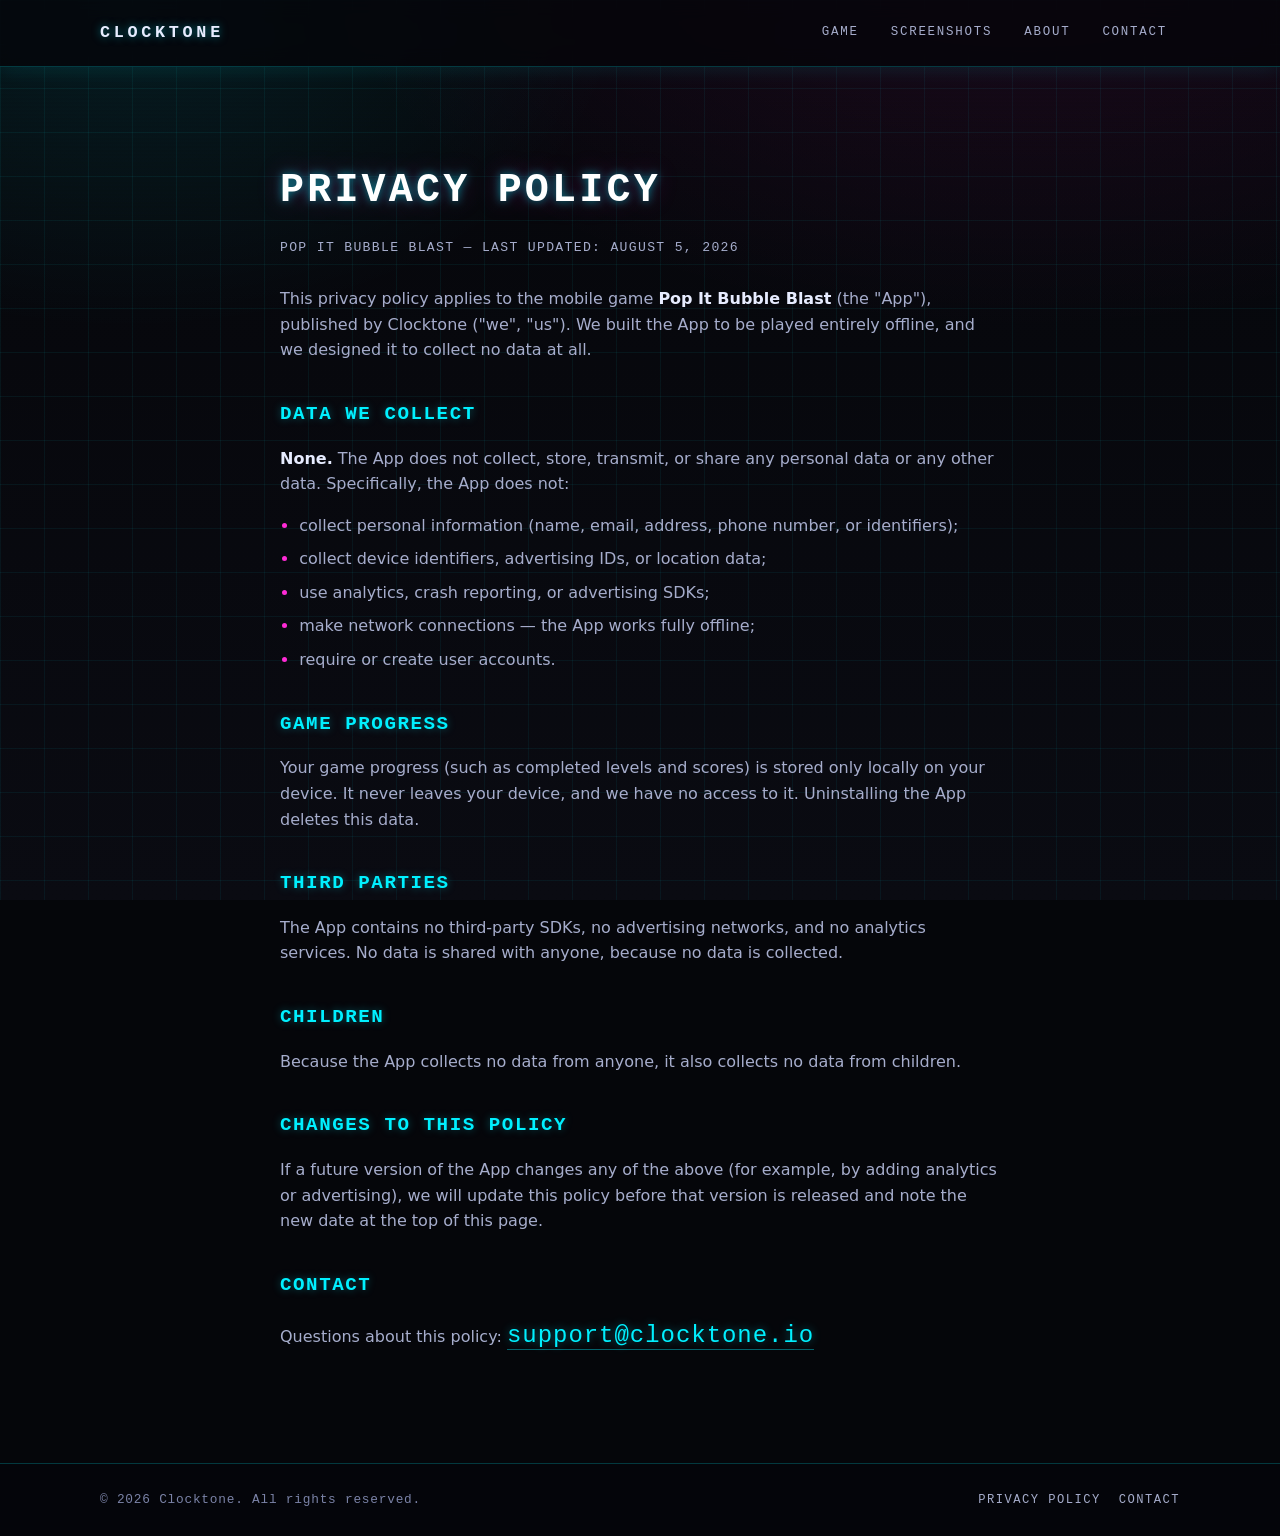
==== privacy.html @ d19b839f "Full website" ====
<!-- Variant: Dark Neon Arcade -->
<!DOCTYPE html>
<html lang="en">
<head>
  <meta charset="utf-8">
  <meta name="viewport" content="width=device-width, initial-scale=1">
  <title>Privacy Policy — Pop It Bubble Blast · Clocktone</title>
  <meta name="description" content="Privacy policy for Pop It Bubble Blast by Clocktone. The game collects no data and works fully offline.">
  <link rel="icon" type="image/png" href="assets/favicon.png">
  <link rel="apple-touch-icon" href="assets/icon-512.png">
  <link rel="canonical" href="privacy.html">
  <meta name="theme-color" content="#05060a">
  <meta property="og:type" content="article">
  <meta property="og:title" content="Privacy Policy — Pop It Bubble Blast · Clocktone">
  <meta property="og:description" content="Pop It Bubble Blast collects no data and works fully offline.">
  <meta property="og:image" content="assets/icon-512.png">
  <meta name="twitter:card" content="summary">
  <link rel="stylesheet" href="style.css">
</head>
<body>
  <a class="skip-link" href="#main">Skip to content</a>

  <header class="site-header">
    <div class="wrap header-inner">
      <a class="brand" href="index.html" aria-label="Clocktone home">
        <span class="brand-name">Clocktone</span>
      </a>
      <nav class="primary-nav" aria-label="Primary">
        <button class="nav-toggle" aria-expanded="false" aria-controls="nav-menu" aria-label="Toggle navigation menu">
          <span class="nav-toggle-bar" aria-hidden="true"></span>
          <span class="nav-toggle-bar" aria-hidden="true"></span>
          <span class="nav-toggle-bar" aria-hidden="true"></span>
        </button>
        <ul class="nav-menu" id="nav-menu">
          <li><a href="index.html#game">Game</a></li>
          <li><a href="index.html#screenshots">Screenshots</a></li>
          <li><a href="index.html#about">About</a></li>
          <li><a href="index.html#contact">Contact</a></li>
        </ul>
      </nav>
    </div>
  </header>

  <main id="main">
    <article class="section legal">
      <div class="wrap wrap-narrow">
        <h1 class="section-title">Privacy Policy</h1>
        <p class="legal-meta">Pop It Bubble Blast — Last updated: August 5, 2026</p>
        <p>This privacy policy applies to the mobile game <strong>Pop It Bubble Blast</strong> (the "App"), published by Clocktone ("we", "us"). We built the App to be played entirely offline, and we designed it to collect no data at all.</p>

        <h2>Data We Collect</h2>
        <p><strong>None.</strong> The App does not collect, store, transmit, or share any personal data or any other data. Specifically, the App does not:</p>
        <ul>
          <li>collect personal information (name, email, address, phone number, or identifiers);</li>
          <li>collect device identifiers, advertising IDs, or location data;</li>
          <li>use analytics, crash reporting, or advertising SDKs;</li>
          <li>make network connections — the App works fully offline;</li>
          <li>require or create user accounts.</li>
        </ul>

        <h2>Game Progress</h2>
        <p>Your game progress (such as completed levels and scores) is stored only locally on your device. It never leaves your device, and we have no access to it. Uninstalling the App deletes this data.</p>

        <h2>Third Parties</h2>
        <p>The App contains no third-party SDKs, no advertising networks, and no analytics services. No data is shared with anyone, because no data is collected.</p>

        <h2>Children</h2>
        <p>Because the App collects no data from anyone, it also collects no data from children.</p>

        <h2>Changes to This Policy</h2>
        <p>If a future version of the App changes any of the above (for example, by adding analytics or advertising), we will update this policy before that version is released and note the new date at the top of this page.</p>

        <h2>Contact</h2>
        <p>Questions about this policy: <a class="email-link" href="mailto:support@clocktone.io">support@clocktone.io</a></p>
      </div>
    </article>
  </main>

  <footer class="site-footer">
    <div class="wrap footer-inner">
      <p class="copyright">© 2026 Clocktone. All rights reserved.</p>
      <nav class="footer-nav" aria-label="Footer">
        <a href="privacy.html">Privacy Policy</a>
        <a href="mailto:support@clocktone.io">Contact</a>
      </nav>
    </div>
  </footer>

  <script>
    (function () {
      var toggle = document.querySelector('.nav-toggle');
      var menu = document.getElementById('nav-menu');
      if (!toggle || !menu) return;
      toggle.addEventListener('click', function () {
        var open = toggle.getAttribute('aria-expanded') === 'true';
        toggle.setAttribute('aria-expanded', String(!open));
        menu.classList.toggle('is-open', !open);
      });
      menu.addEventListener('click', function (e) {
        if (e.target.tagName === 'A') {
          toggle.setAttribute('aria-expanded', 'false');
          menu.classList.remove('is-open');
        }
      });
    })();
  </script>
</body>
</html>
---- style.css ----
/* ============================================================
   Clocktone — Variant v2: Dark Neon Arcade
   Retro-futuristic synthwave / arcade cabinet aesthetic
   ============================================================ */

:root {
  --bg: #05060a;
  --bg-2: #0a0b12;
  --panel: #0d0f1a;
  --panel-2: #10121f;
  --cyan: #00f0ff;
  --magenta: #ff2bd6;
  --purple: #8a5cff;
  --text: #e7ecff;
  --text-dim: #a6adcc;
  --text-faint: #7b83a8;
  --grid-line: rgba(0, 240, 255, 0.06);
  --border: rgba(0, 240, 255, 0.22);
  --border-magenta: rgba(255, 43, 214, 0.35);
  --radius: 14px;
  --wrap: 1120px;
  --mono: ui-monospace, "Courier New", monospace;
}

* { box-sizing: border-box; }

html { scroll-behavior: smooth; }

body {
  margin: 0;
  background-color: var(--bg);
  background-image:
    radial-gradient(1200px 700px at 80% -10%, rgba(255, 43, 214, 0.10), transparent 60%),
    radial-gradient(900px 600px at 10% 0%, rgba(0, 240, 255, 0.10), transparent 55%),
    linear-gradient(var(--grid-line) 1px, transparent 1px),
    linear-gradient(90deg, var(--grid-line) 1px, transparent 1px),
    linear-gradient(180deg, var(--bg) 0%, var(--bg-2) 100%);
  background-size: auto, auto, 44px 44px, 44px 44px, auto;
  background-attachment: fixed;
  color: var(--text);
  font-family: system-ui, -apple-system, "Segoe UI", Roboto, Helvetica, Arial, sans-serif;
  line-height: 1.6;
  -webkit-font-smoothing: antialiased;
}

/* scanline overlay */
body::before {
  content: "";
  position: fixed;
  inset: 0;
  pointer-events: none;
  z-index: 1;
  background: repeating-linear-gradient(
    to bottom,
    rgba(0, 0, 0, 0) 0px,
    rgba(0, 0, 0, 0) 2px,
    rgba(0, 0, 0, 0.18) 3px,
    rgba(0, 0, 0, 0) 4px
  );
  opacity: 0.5;
  mix-blend-mode: overlay;
}

img { max-width: 100%; display: block; }

a { color: var(--cyan); }

.wrap {
  width: 100%;
  max-width: var(--wrap);
  margin-inline: auto;
  padding-inline: 20px;
}
.wrap-narrow { max-width: 760px; }

/* ---- Skip link ---- */
.skip-link {
  position: absolute;
  left: 12px;
  top: -60px;
  z-index: 100;
  background: var(--cyan);
  color: #001014;
  font-family: var(--mono);
  text-transform: uppercase;
  letter-spacing: 0.1em;
  font-weight: 700;
  padding: 10px 16px;
  border-radius: 8px;
  text-decoration: none;
  transition: top 0.2s ease;
}
.skip-link:focus { top: 12px; }

/* ---- Focus states ---- */
:focus-visible {
  outline: 2px solid var(--cyan);
  outline-offset: 3px;
  border-radius: 4px;
}

/* ============================================================
   Header / Nav
   ============================================================ */
.site-header {
  position: sticky;
  top: 0;
  z-index: 50;
  background: rgba(5, 6, 10, 0.82);
  backdrop-filter: blur(10px);
  border-bottom: 1px solid var(--border);
  box-shadow: 0 1px 20px rgba(0, 240, 255, 0.12);
}
.header-inner {
  display: flex;
  align-items: center;
  justify-content: space-between;
  min-height: 66px;
  gap: 16px;
}

.brand {
  display: inline-flex;
  align-items: center;
  gap: 12px;
  text-decoration: none;
  color: var(--text);
}
.brand-mark {
  width: 18px;
  height: 18px;
  border-radius: 3px;
  background: linear-gradient(135deg, var(--cyan), var(--magenta));
  box-shadow: 0 0 12px var(--cyan), 0 0 20px var(--magenta);
  animation: pulseGlow 2.6s ease-in-out infinite;
}
.brand-name {
  font-family: var(--mono);
  font-weight: 700;
  text-transform: uppercase;
  letter-spacing: 0.22em;
  font-size: 1.05rem;
  text-shadow: 0 0 8px rgba(0, 240, 255, 0.5);
}

.primary-nav { display: flex; align-items: center; }

.nav-menu {
  list-style: none;
  display: flex;
  gap: 6px;
  margin: 0;
  padding: 0;
}
.nav-menu a {
  display: inline-block;
  font-family: var(--mono);
  text-transform: uppercase;
  letter-spacing: 0.14em;
  font-size: 0.78rem;
  color: var(--text-dim);
  text-decoration: none;
  padding: 8px 12px;
  border-radius: 8px;
  border: 1px solid transparent;
  transition: color 0.2s, border-color 0.2s, box-shadow 0.2s, background 0.2s;
}
.nav-menu a:hover,
.nav-menu a:focus-visible {
  color: var(--cyan);
  border-color: var(--border);
  box-shadow: 0 0 14px rgba(0, 240, 255, 0.25);
  background: rgba(0, 240, 255, 0.05);
}

.nav-toggle {
  display: none;
  flex-direction: column;
  gap: 5px;
  width: 44px;
  height: 40px;
  align-items: center;
  justify-content: center;
  background: transparent;
  border: 1px solid var(--border);
  border-radius: 8px;
  cursor: pointer;
}
.nav-toggle-bar {
  width: 22px;
  height: 2px;
  background: var(--cyan);
  box-shadow: 0 0 6px var(--cyan);
}

/* ============================================================
   Buttons / links
   ============================================================ */
.store-badge {
  display: inline-flex;
  flex-direction: column;
  justify-content: center;
  text-decoration: none;
  color: var(--text);
  background: linear-gradient(135deg, rgba(0,240,255,0.10), rgba(255,43,214,0.10));
  border: 1px solid var(--cyan);
  border-radius: 12px;
  padding: 12px 26px;
  line-height: 1.2;
  box-shadow: 0 0 16px rgba(0, 240, 255, 0.4), inset 0 0 12px rgba(0, 240, 255, 0.08);
  transition: transform 0.2s, box-shadow 0.2s;
}
.store-badge:hover,
.store-badge:focus-visible {
  transform: translateY(-3px);
  box-shadow: 0 0 26px rgba(0, 240, 255, 0.7), 0 0 40px rgba(255, 43, 214, 0.4);
}
.store-badge-small {
  font-family: var(--mono);
  font-size: 0.66rem;
  text-transform: uppercase;
  letter-spacing: 0.18em;
  color: var(--cyan);
}
.store-badge-big {
  font-family: var(--mono);
  font-weight: 700;
  font-size: 1.15rem;
  text-transform: uppercase;
  letter-spacing: 0.08em;
  text-shadow: 0 0 10px rgba(0, 240, 255, 0.5);
}

.link-secondary {
  font-family: var(--mono);
  text-transform: uppercase;
  letter-spacing: 0.14em;
  font-size: 0.82rem;
  color: var(--magenta);
  text-decoration: none;
  border-bottom: 1px solid transparent;
  padding-bottom: 2px;
  transition: color 0.2s, text-shadow 0.2s, border-color 0.2s;
}
.link-secondary:hover,
.link-secondary:focus-visible {
  color: #ff7ce6;
  border-bottom-color: var(--magenta);
  text-shadow: 0 0 10px rgba(255, 43, 214, 0.6);
}

/* ============================================================
   Hero
   ============================================================ */
.hero { padding: clamp(48px, 8vw, 96px) 0; position: relative; z-index: 2; }
.hero-grid {
  display: grid;
  grid-template-columns: 1.3fr 0.9fr;
  gap: clamp(28px, 5vw, 60px);
  align-items: center;
}

.eyebrow {
  display: inline-flex;
  align-items: center;
  gap: 10px;
  font-family: var(--mono);
  text-transform: uppercase;
  letter-spacing: 0.2em;
  font-size: 0.74rem;
  color: var(--text-dim);
  margin: 0 0 18px;
  padding: 6px 14px;
  border: 1px solid var(--border);
  border-radius: 999px;
  background: rgba(0, 240, 255, 0.04);
}
.pulse-dot {
  width: 9px;
  height: 9px;
  border-radius: 50%;
  background: var(--magenta);
  box-shadow: 0 0 8px var(--magenta), 0 0 14px var(--magenta);
  animation: pulseDot 1.6s ease-in-out infinite;
}

.hero-title {
  font-family: var(--mono);
  text-transform: uppercase;
  letter-spacing: 0.04em;
  font-size: clamp(2.1rem, 6.5vw, 4rem);
  line-height: 1.05;
  margin: 0 0 20px;
  color: #fff;
  text-shadow:
    0 0 8px rgba(0, 240, 255, 0.7),
    0 0 20px rgba(0, 240, 255, 0.5),
    0 0 42px rgba(255, 43, 214, 0.35);
  animation: flicker 6s infinite;
}

.lede {
  font-size: clamp(1rem, 2.4vw, 1.18rem);
  color: var(--text-dim);
  max-width: 44ch;
  margin: 0 0 30px;
}

.hero-actions {
  display: flex;
  align-items: center;
  gap: 22px;
  flex-wrap: wrap;
}

/* game card = arcade cabinet */
.game-card {
  text-align: center;
  background: linear-gradient(180deg, var(--panel), var(--panel-2));
  border: 1px solid var(--border-magenta);
  border-radius: 18px;
  padding: 30px 26px;
  box-shadow:
    0 0 28px rgba(255, 43, 214, 0.22),
    inset 0 0 30px rgba(138, 92, 255, 0.06);
}
.game-icon {
  width: 128px;
  height: 128px;
  margin: 0 auto 18px;
  border-radius: 26px;
  box-shadow: 0 0 24px rgba(0, 240, 255, 0.5);
}
.game-title {
  font-family: var(--mono);
  text-transform: uppercase;
  letter-spacing: 0.08em;
  font-size: 1.25rem;
  margin: 0 0 6px;
  text-shadow: 0 0 10px rgba(0, 240, 255, 0.4);
}
.game-meta {
  font-family: var(--mono);
  font-size: 0.8rem;
  letter-spacing: 0.08em;
  color: var(--text-faint);
  margin: 0 0 16px;
}
.coming-tag {
  display: inline-block;
  font-family: var(--mono);
  text-transform: uppercase;
  letter-spacing: 0.14em;
  font-size: 0.72rem;
  color: var(--magenta);
  border: 1px solid var(--border-magenta);
  border-radius: 999px;
  padding: 6px 14px;
  margin: 0;
  box-shadow: 0 0 14px rgba(255, 43, 214, 0.25);
}

/* ============================================================
   Sections
   ============================================================ */
.section { padding: clamp(48px, 8vw, 92px) 0; position: relative; z-index: 2; }

.section-title {
  font-family: var(--mono);
  text-transform: uppercase;
  letter-spacing: 0.08em;
  font-size: clamp(1.6rem, 4.5vw, 2.5rem);
  margin: 0 0 14px;
  color: #fff;
  text-shadow: 0 0 10px rgba(0, 240, 255, 0.55), 0 0 26px rgba(255, 43, 214, 0.28);
}
.section-lede {
  font-size: clamp(1rem, 2.2vw, 1.12rem);
  color: var(--text-dim);
  max-width: 58ch;
  margin: 0 0 34px;
}

/* ---- Screenshots ---- */
.shots {
  list-style: none;
  margin: 0;
  padding: 6px 4px 20px;
  display: flex;
  gap: 22px;
  overflow-x: auto;
  scroll-snap-type: x mandatory;
  -webkit-overflow-scrolling: touch;
}
.shot { flex: 0 0 auto; scroll-snap-align: center; }
.shot img {
  width: 240px;
  height: auto;
  border-radius: 12px;
  border: 2px solid var(--cyan);
  box-shadow:
    0 0 18px rgba(0, 240, 255, 0.35),
    0 0 36px rgba(255, 43, 214, 0.18);
  transition: transform 0.25s, box-shadow 0.25s;
}
.shot img:hover {
  transform: translateY(-6px) scale(1.02);
  box-shadow:
    0 0 28px rgba(0, 240, 255, 0.6),
    0 0 52px rgba(255, 43, 214, 0.35);
}
.shots-hint {
  font-family: var(--mono);
  text-transform: uppercase;
  letter-spacing: 0.16em;
  font-size: 0.76rem;
  color: var(--text-faint);
  margin: 4px 0 0;
}

/* ---- About / features ---- */
.features {
  list-style: none;
  margin: 0;
  padding: 0;
  display: grid;
  grid-template-columns: repeat(3, 1fr);
  gap: 22px;
}
.feature {
  background: linear-gradient(180deg, var(--panel), var(--panel-2));
  border: 1px solid var(--border);
  border-radius: var(--radius);
  padding: 24px 22px;
  box-shadow: inset 0 0 22px rgba(0, 240, 255, 0.05);
  transition: transform 0.2s, box-shadow 0.2s, border-color 0.2s;
}
.feature:hover {
  transform: translateY(-4px);
  border-color: var(--cyan);
  box-shadow: 0 0 24px rgba(0, 240, 255, 0.3);
}
.feature-title {
  font-family: var(--mono);
  text-transform: uppercase;
  letter-spacing: 0.1em;
  font-size: 1rem;
  margin: 0 0 10px;
  color: var(--cyan);
  text-shadow: 0 0 8px rgba(0, 240, 255, 0.4);
}
.feature p { margin: 0; color: var(--text-dim); }

/* ---- Contact ---- */
.email-link {
  font-family: var(--mono);
  font-size: clamp(1.05rem, 3vw, 1.5rem);
  letter-spacing: 0.04em;
  color: var(--cyan);
  text-decoration: none;
  border-bottom: 1px solid rgba(0, 240, 255, 0.4);
  text-shadow: 0 0 10px rgba(0, 240, 255, 0.4);
  transition: color 0.2s, text-shadow 0.2s;
}
.email-link:hover,
.email-link:focus-visible {
  color: #7cf6ff;
  text-shadow: 0 0 16px rgba(0, 240, 255, 0.7);
}

/* ============================================================
   Legal / privacy article
   ============================================================ */
.legal p { color: var(--text-dim); }
.legal-meta {
  font-family: var(--mono);
  text-transform: uppercase;
  letter-spacing: 0.1em;
  font-size: 0.82rem;
  color: var(--magenta);
  margin: 0 0 28px;
}
.legal h2 {
  font-family: var(--mono);
  text-transform: uppercase;
  letter-spacing: 0.08em;
  font-size: 1.2rem;
  color: var(--cyan);
  margin: 36px 0 12px;
  text-shadow: 0 0 8px rgba(0, 240, 255, 0.35);
}
.legal strong { color: var(--text); }
.legal ul { color: var(--text-dim); padding-left: 1.2em; }
.legal li { margin-bottom: 8px; }
.legal li::marker { color: var(--magenta); }

/* ============================================================
   Footer
   ============================================================ */
.site-footer {
  border-top: 1px solid var(--border);
  background: rgba(5, 6, 10, 0.7);
  position: relative;
  z-index: 2;
  padding: 26px 0;
}
.footer-inner {
  display: flex;
  align-items: center;
  justify-content: space-between;
  gap: 16px;
  flex-wrap: wrap;
}
.copyright {
  font-family: var(--mono);
  font-size: 0.8rem;
  letter-spacing: 0.06em;
  color: var(--text-faint);
  margin: 0;
}
.footer-nav { display: flex; gap: 18px; }
.footer-nav a {
  font-family: var(--mono);
  text-transform: uppercase;
  letter-spacing: 0.12em;
  font-size: 0.76rem;
  color: var(--text-dim);
  text-decoration: none;
  transition: color 0.2s, text-shadow 0.2s;
}
.footer-nav a:hover,
.footer-nav a:focus-visible {
  color: var(--cyan);
  text-shadow: 0 0 10px rgba(0, 240, 255, 0.5);
}

/* ============================================================
   Animations
   ============================================================ */
@keyframes pulseGlow {
  0%, 100% { box-shadow: 0 0 10px var(--cyan), 0 0 16px var(--magenta); }
  50% { box-shadow: 0 0 18px var(--cyan), 0 0 30px var(--magenta); }
}
@keyframes pulseDot {
  0%, 100% { transform: scale(1); opacity: 1; }
  50% { transform: scale(1.4); opacity: 0.6; }
}
@keyframes flicker {
  0%, 19%, 21%, 55%, 57%, 100% { opacity: 1; }
  20%, 56% { opacity: 0.82; }
}

/* ============================================================
   Responsive
   ============================================================ */
@media (max-width: 860px) {
  .hero-grid { grid-template-columns: 1fr; }
  .features { grid-template-columns: 1fr; }

  .nav-toggle { display: inline-flex; }
  .nav-menu {
    position: absolute;
    top: 66px;
    right: 12px;
    left: 12px;
    flex-direction: column;
    gap: 4px;
    padding: 12px;
    background: rgba(8, 9, 16, 0.97);
    border: 1px solid var(--border);
    border-radius: 12px;
    box-shadow: 0 0 26px rgba(0, 240, 255, 0.2);
    display: none;
  }
  .nav-menu.is-open { display: flex; }
  .nav-menu a { display: block; }
}

@media (max-width: 420px) {
  .shot img { width: 200px; }
  .hero-actions { gap: 16px; }
}

/* ============================================================
   Reduced motion
   ============================================================ */
@media (prefers-reduced-motion: reduce) {
  html { scroll-behavior: auto; }
  *, *::before, *::after {
    animation: none !important;
    transition: none !important;
  }
}
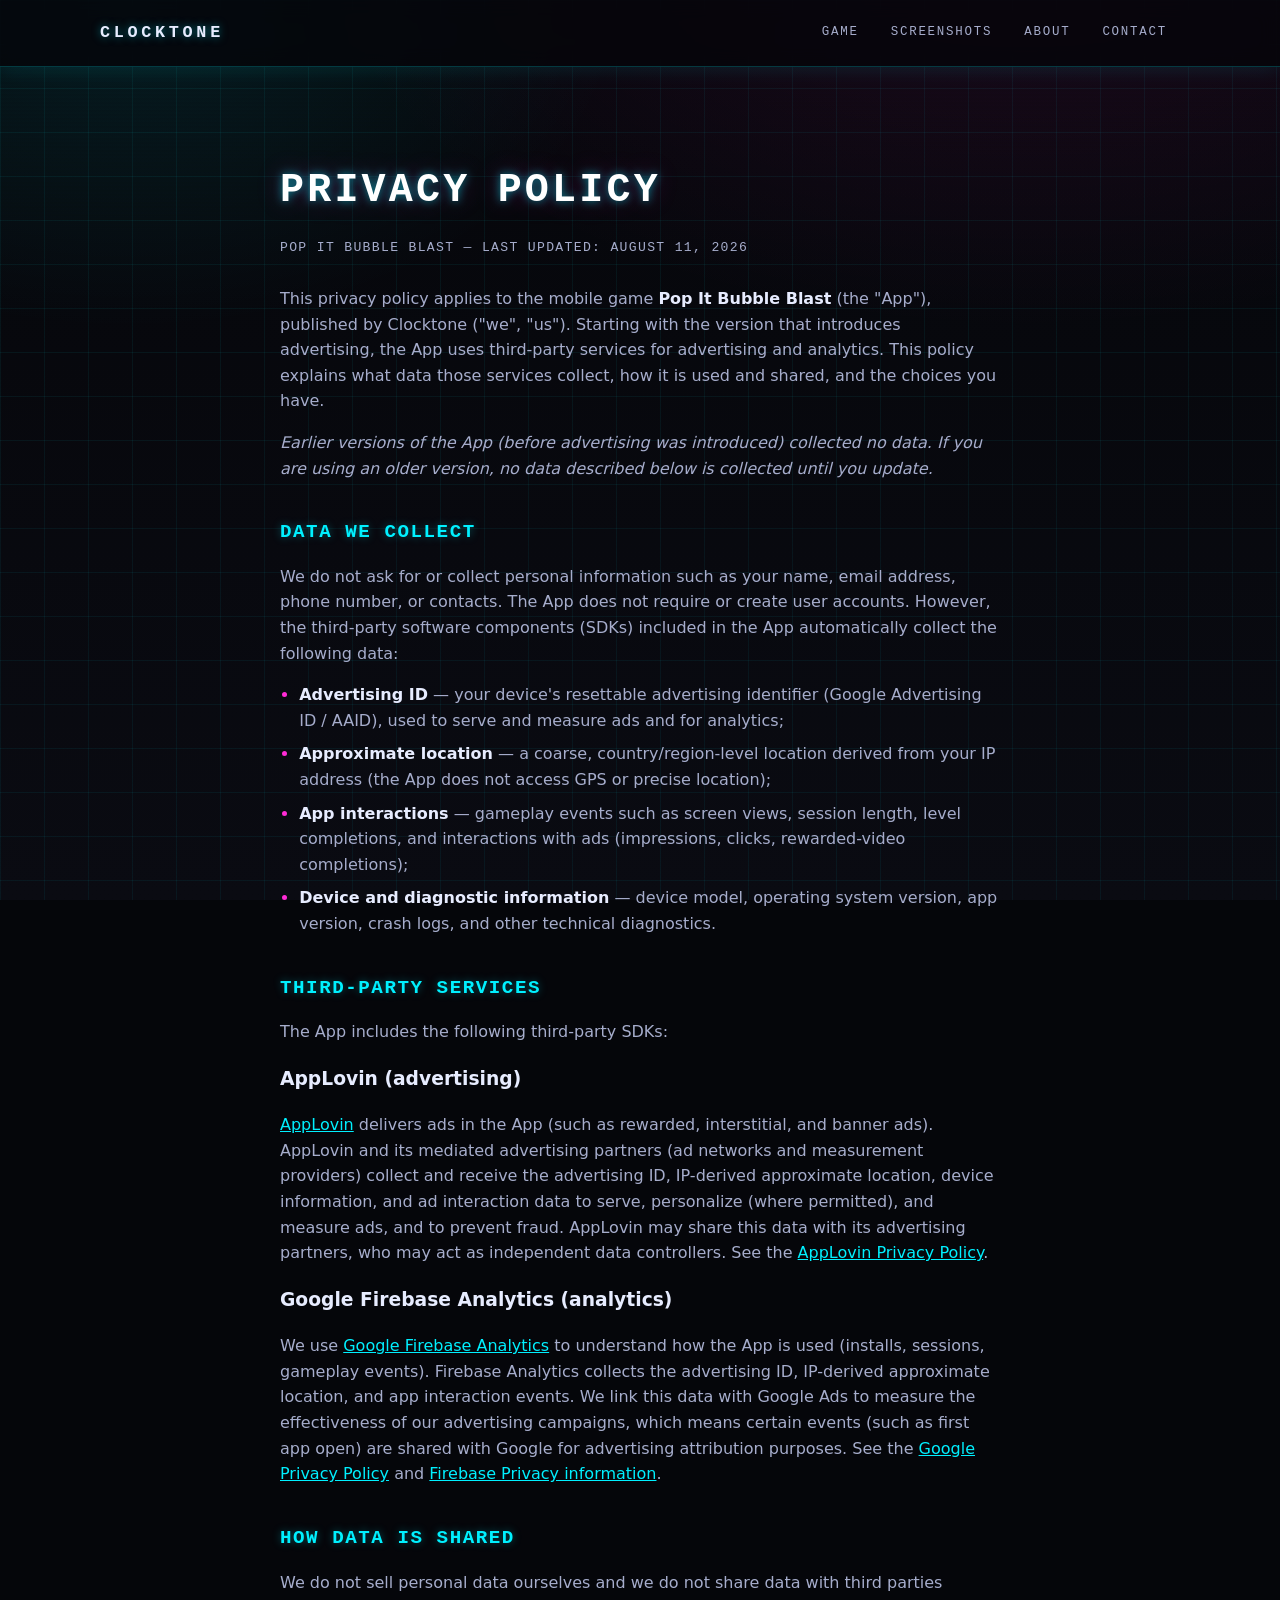
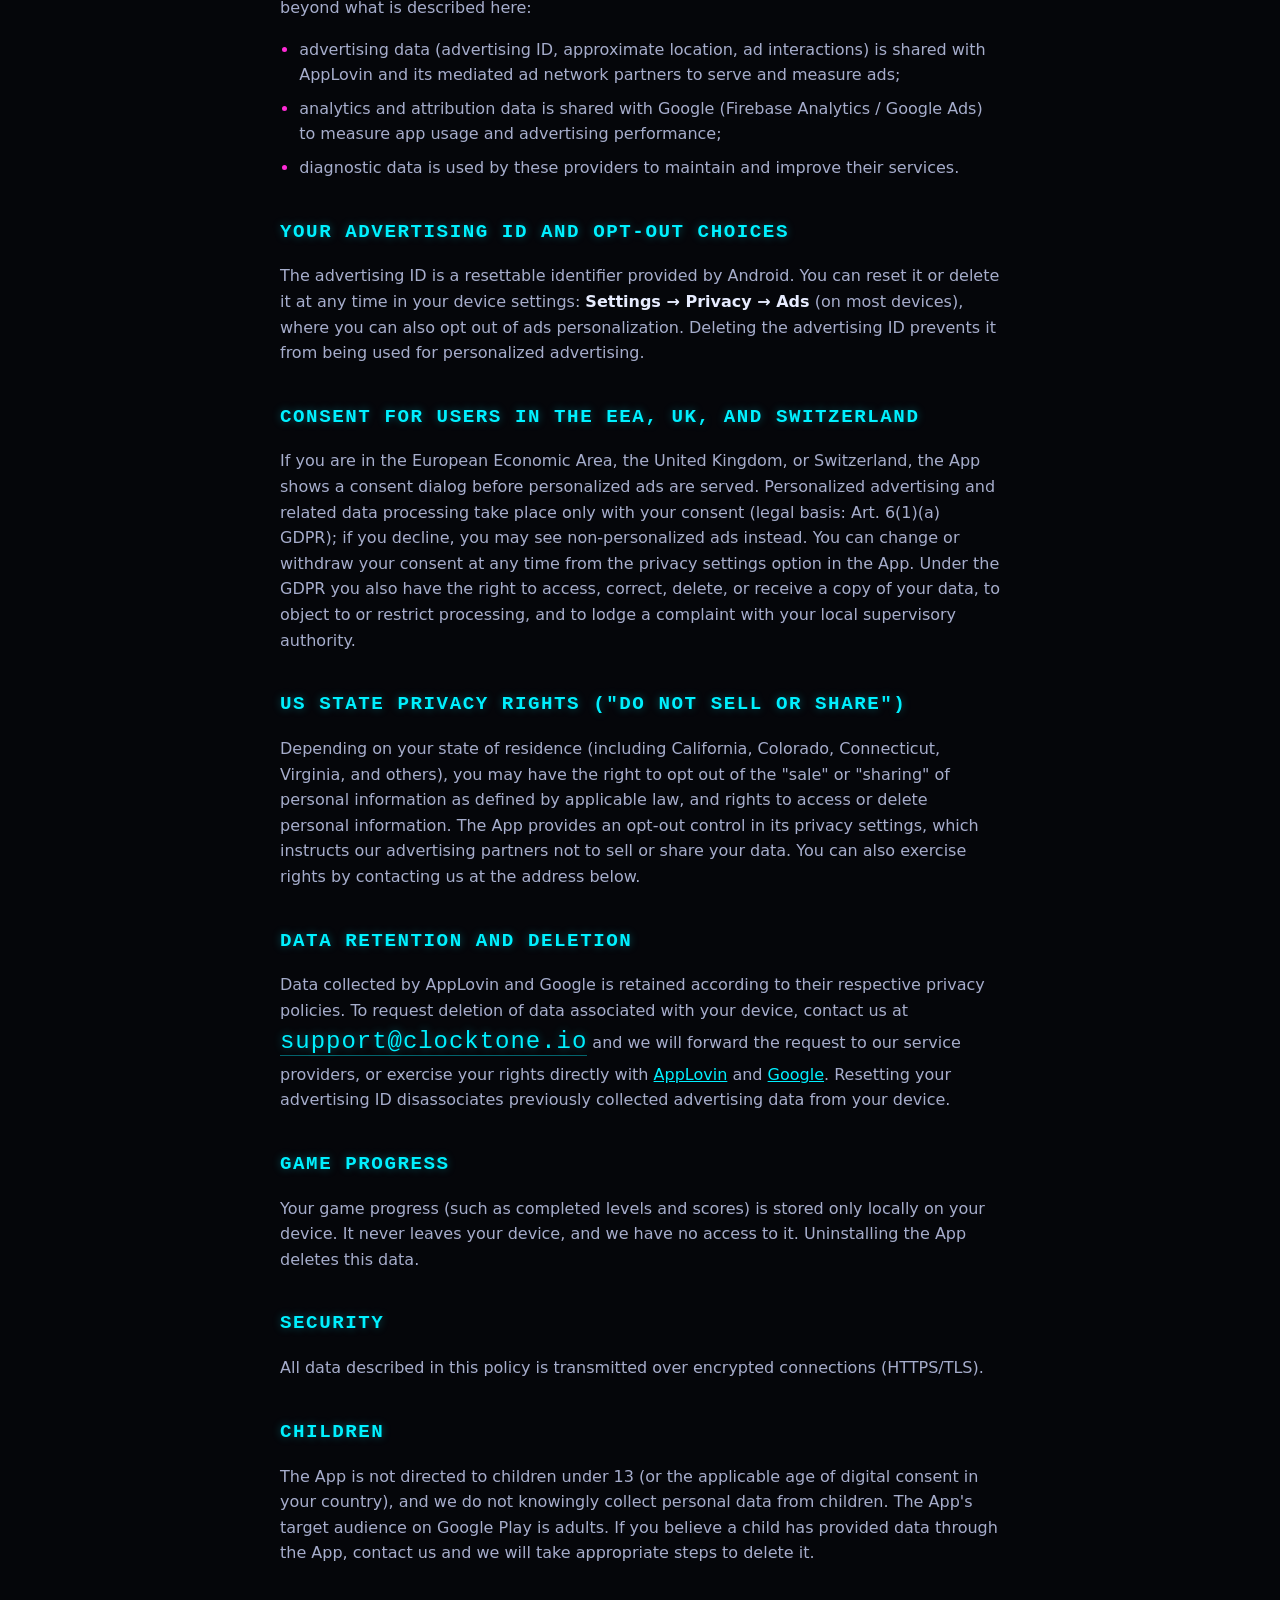
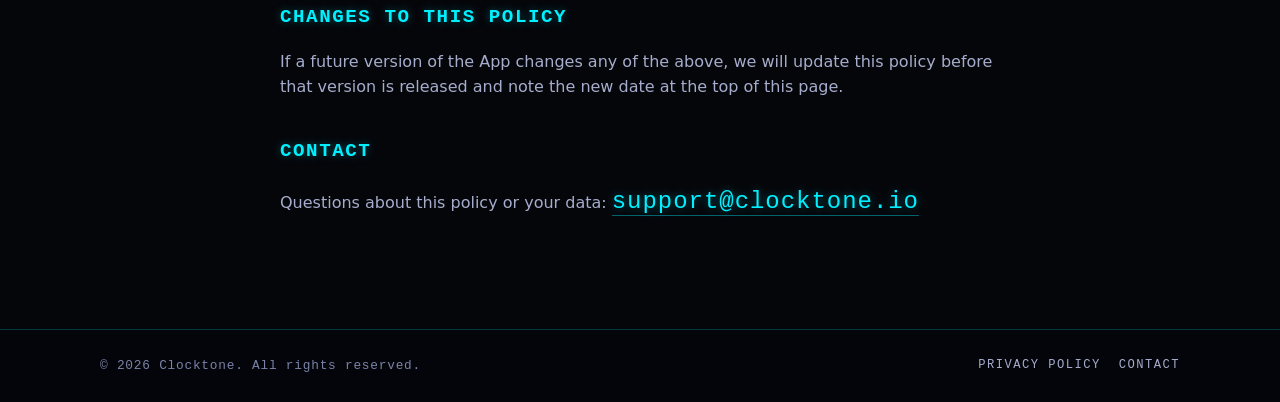
==== commit 8fff345e: "Update" ====
--- a/privacy.html
+++ b/privacy.html
@@ -5,14 +5,14 @@
   <meta charset="utf-8">
   <meta name="viewport" content="width=device-width, initial-scale=1">
   <title>Privacy Policy — Pop It Bubble Blast · Clocktone</title>
-  <meta name="description" content="Privacy policy for Pop It Bubble Blast by Clocktone. The game collects no data and works fully offline.">
+  <meta name="description" content="Privacy policy for Pop It Bubble Blast by Clocktone. Learn what data the game collects for ads and analytics, how it is shared, and your privacy choices.">
   <link rel="icon" type="image/png" href="assets/favicon.png">
   <link rel="apple-touch-icon" href="assets/icon-512.png">
   <link rel="canonical" href="privacy.html">
   <meta name="theme-color" content="#05060a">
   <meta property="og:type" content="article">
   <meta property="og:title" content="Privacy Policy — Pop It Bubble Blast · Clocktone">
-  <meta property="og:description" content="Pop It Bubble Blast collects no data and works fully offline.">
+  <meta property="og:description" content="What data Pop It Bubble Blast collects for ads and analytics, how it is shared, and your privacy choices.">
   <meta property="og:image" content="assets/icon-512.png">
   <meta name="twitter:card" content="summary">
   <link rel="stylesheet" href="style.css">
@@ -45,33 +45,60 @@
     <article class="section legal">
       <div class="wrap wrap-narrow">
         <h1 class="section-title">Privacy Policy</h1>
-        <p class="legal-meta">Pop It Bubble Blast — Last updated: August 5, 2026</p>
-        <p>This privacy policy applies to the mobile game <strong>Pop It Bubble Blast</strong> (the "App"), published by Clocktone ("we", "us"). We built the App to be played entirely offline, and we designed it to collect no data at all.</p>
+        <p class="legal-meta">Pop It Bubble Blast — Last updated: August 11, 2026</p>
+        <p>This privacy policy applies to the mobile game <strong>Pop It Bubble Blast</strong> (the "App"), published by Clocktone ("we", "us"). Starting with the version that introduces advertising, the App uses third-party services for advertising and analytics. This policy explains what data those services collect, how it is used and shared, and the choices you have.</p>
+        <p><em>Earlier versions of the App (before advertising was introduced) collected no data. If you are using an older version, no data described below is collected until you update.</em></p>
 
         <h2>Data We Collect</h2>
-        <p><strong>None.</strong> The App does not collect, store, transmit, or share any personal data or any other data. Specifically, the App does not:</p>
+        <p>We do not ask for or collect personal information such as your name, email address, phone number, or contacts. The App does not require or create user accounts. However, the third-party software components (SDKs) included in the App automatically collect the following data:</p>
         <ul>
-          <li>collect personal information (name, email, address, phone number, or identifiers);</li>
-          <li>collect device identifiers, advertising IDs, or location data;</li>
-          <li>use analytics, crash reporting, or advertising SDKs;</li>
-          <li>make network connections — the App works fully offline;</li>
-          <li>require or create user accounts.</li>
+          <li><strong>Advertising ID</strong> — your device's resettable advertising identifier (Google Advertising ID / AAID), used to serve and measure ads and for analytics;</li>
+          <li><strong>Approximate location</strong> — a coarse, country/region-level location derived from your IP address (the App does not access GPS or precise location);</li>
+          <li><strong>App interactions</strong> — gameplay events such as screen views, session length, level completions, and interactions with ads (impressions, clicks, rewarded-video completions);</li>
+          <li><strong>Device and diagnostic information</strong> — device model, operating system version, app version, crash logs, and other technical diagnostics.</li>
         </ul>
+
+        <h2>Third-Party Services</h2>
+        <p>The App includes the following third-party SDKs:</p>
+        <h3>AppLovin (advertising)</h3>
+        <p><a href="https://www.applovin.com" rel="noopener">AppLovin</a> delivers ads in the App (such as rewarded, interstitial, and banner ads). AppLovin and its mediated advertising partners (ad networks and measurement providers) collect and receive the advertising ID, IP-derived approximate location, device information, and ad interaction data to serve, personalize (where permitted), and measure ads, and to prevent fraud. AppLovin may share this data with its advertising partners, who may act as independent data controllers. See the <a href="https://legal.applovin.com/privacy/" rel="noopener">AppLovin Privacy Policy</a>.</p>
+        <h3>Google Firebase Analytics (analytics)</h3>
+        <p>We use <a href="https://firebase.google.com" rel="noopener">Google Firebase Analytics</a> to understand how the App is used (installs, sessions, gameplay events). Firebase Analytics collects the advertising ID, IP-derived approximate location, and app interaction events. We link this data with Google Ads to measure the effectiveness of our advertising campaigns, which means certain events (such as first app open) are shared with Google for advertising attribution purposes. See the <a href="https://policies.google.com/privacy" rel="noopener">Google Privacy Policy</a> and <a href="https://firebase.google.com/support/privacy" rel="noopener">Firebase Privacy information</a>.</p>
+
+        <h2>How Data Is Shared</h2>
+        <p>We do not sell personal data ourselves and we do not share data with third parties beyond what is described here:</p>
+        <ul>
+          <li>advertising data (advertising ID, approximate location, ad interactions) is shared with AppLovin and its mediated ad network partners to serve and measure ads;</li>
+          <li>analytics and attribution data is shared with Google (Firebase Analytics / Google Ads) to measure app usage and advertising performance;</li>
+          <li>diagnostic data is used by these providers to maintain and improve their services.</li>
+        </ul>
+
+        <h2>Your Advertising ID and Opt-Out Choices</h2>
+        <p>The advertising ID is a resettable identifier provided by Android. You can reset it or delete it at any time in your device settings: <strong>Settings → Privacy → Ads</strong> (on most devices), where you can also opt out of ads personalization. Deleting the advertising ID prevents it from being used for personalized advertising.</p>
+
+        <h2>Consent for Users in the EEA, UK, and Switzerland</h2>
+        <p>If you are in the European Economic Area, the United Kingdom, or Switzerland, the App shows a consent dialog before personalized ads are served. Personalized advertising and related data processing take place only with your consent (legal basis: Art. 6(1)(a) GDPR); if you decline, you may see non-personalized ads instead. You can change or withdraw your consent at any time from the privacy settings option in the App. Under the GDPR you also have the right to access, correct, delete, or receive a copy of your data, to object to or restrict processing, and to lodge a complaint with your local supervisory authority.</p>
+
+        <h2>US State Privacy Rights ("Do Not Sell or Share")</h2>
+        <p>Depending on your state of residence (including California, Colorado, Connecticut, Virginia, and others), you may have the right to opt out of the "sale" or "sharing" of personal information as defined by applicable law, and rights to access or delete personal information. The App provides an opt-out control in its privacy settings, which instructs our advertising partners not to sell or share your data. You can also exercise rights by contacting us at the address below.</p>
+
+        <h2>Data Retention and Deletion</h2>
+        <p>Data collected by AppLovin and Google is retained according to their respective privacy policies. To request deletion of data associated with your device, contact us at <a class="email-link" href="mailto:support@clocktone.io">support@clocktone.io</a> and we will forward the request to our service providers, or exercise your rights directly with <a href="https://legal.applovin.com/privacy/" rel="noopener">AppLovin</a> and <a href="https://policies.google.com/privacy" rel="noopener">Google</a>. Resetting your advertising ID disassociates previously collected advertising data from your device.</p>
 
         <h2>Game Progress</h2>
         <p>Your game progress (such as completed levels and scores) is stored only locally on your device. It never leaves your device, and we have no access to it. Uninstalling the App deletes this data.</p>
 
-        <h2>Third Parties</h2>
-        <p>The App contains no third-party SDKs, no advertising networks, and no analytics services. No data is shared with anyone, because no data is collected.</p>
+        <h2>Security</h2>
+        <p>All data described in this policy is transmitted over encrypted connections (HTTPS/TLS).</p>
 
         <h2>Children</h2>
-        <p>Because the App collects no data from anyone, it also collects no data from children.</p>
+        <p>The App is not directed to children under 13 (or the applicable age of digital consent in your country), and we do not knowingly collect personal data from children. The App's target audience on Google Play is adults. If you believe a child has provided data through the App, contact us and we will take appropriate steps to delete it.</p>
 
         <h2>Changes to This Policy</h2>
-        <p>If a future version of the App changes any of the above (for example, by adding analytics or advertising), we will update this policy before that version is released and note the new date at the top of this page.</p>
+        <p>If a future version of the App changes any of the above, we will update this policy before that version is released and note the new date at the top of this page.</p>
 
         <h2>Contact</h2>
-        <p>Questions about this policy: <a class="email-link" href="mailto:support@clocktone.io">support@clocktone.io</a></p>
+        <p>Questions about this policy or your data: <a class="email-link" href="mailto:support@clocktone.io">support@clocktone.io</a></p>
       </div>
     </article>
   </main>
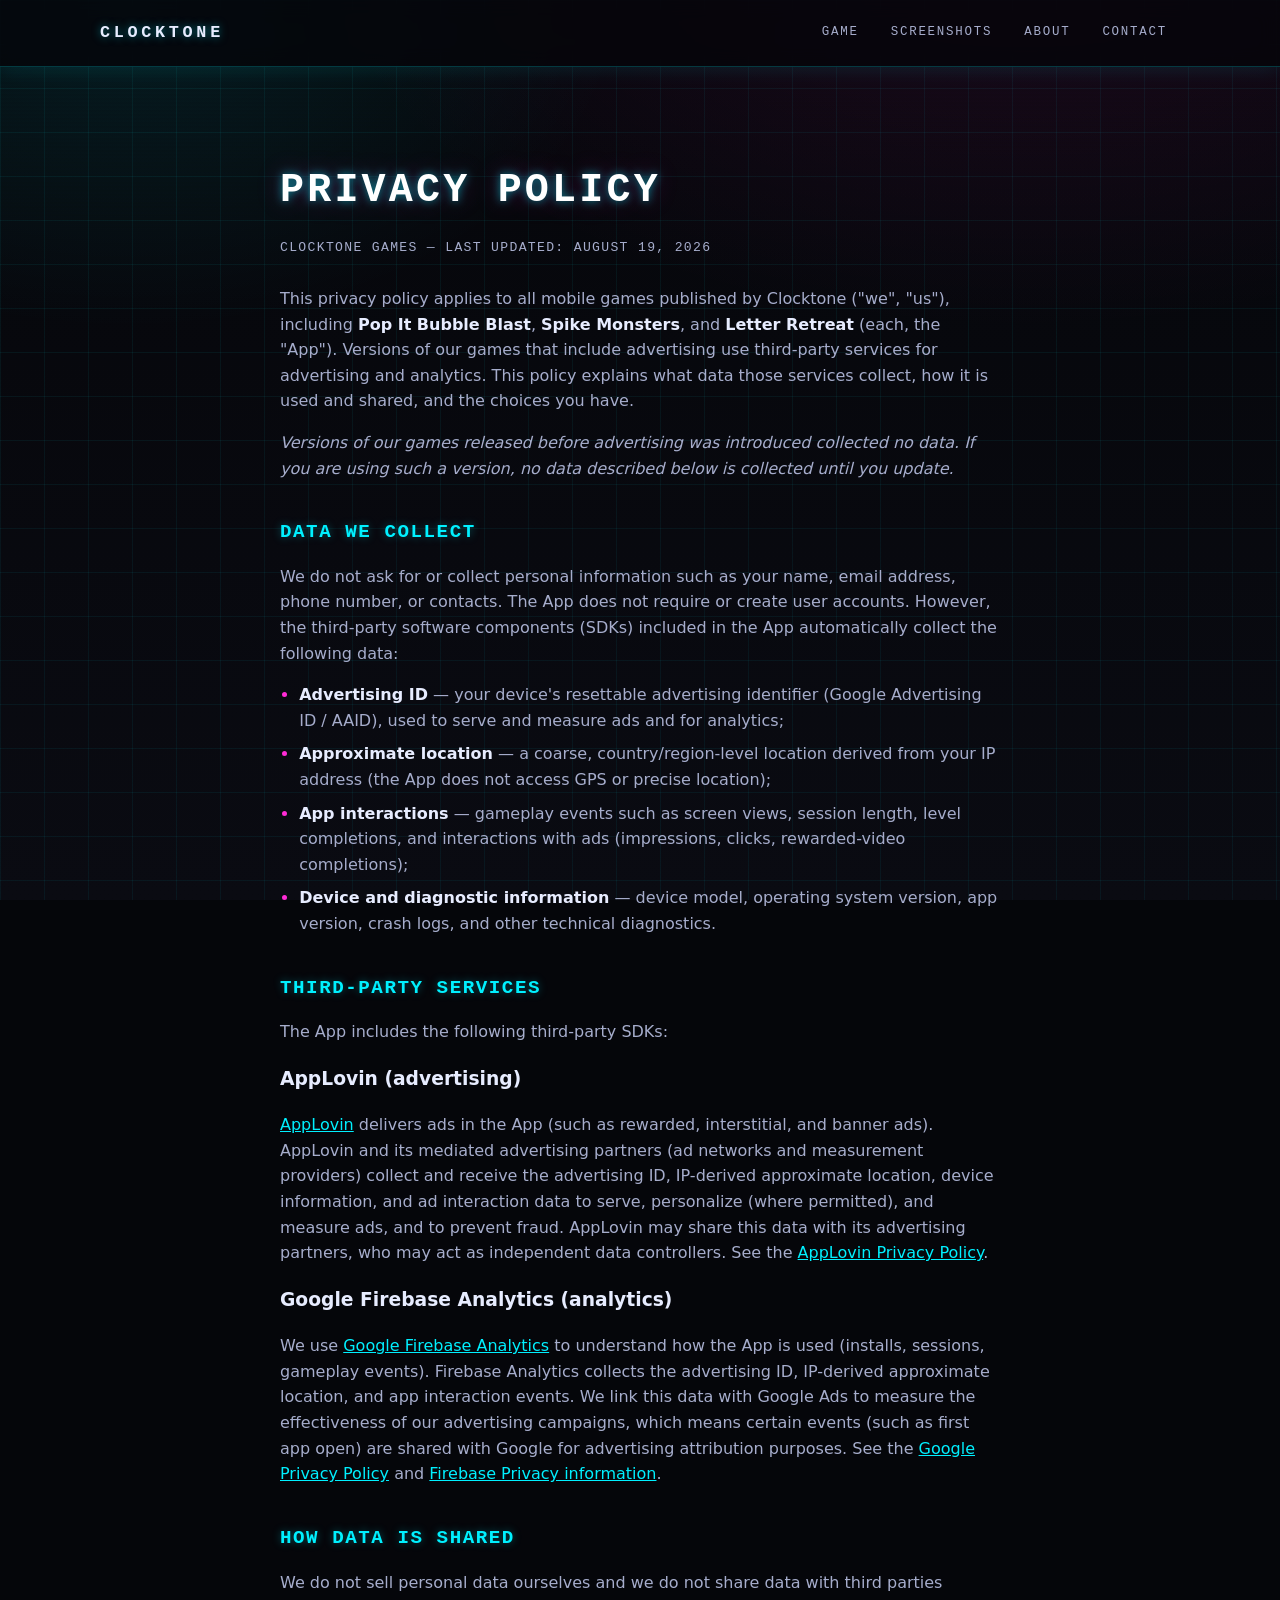
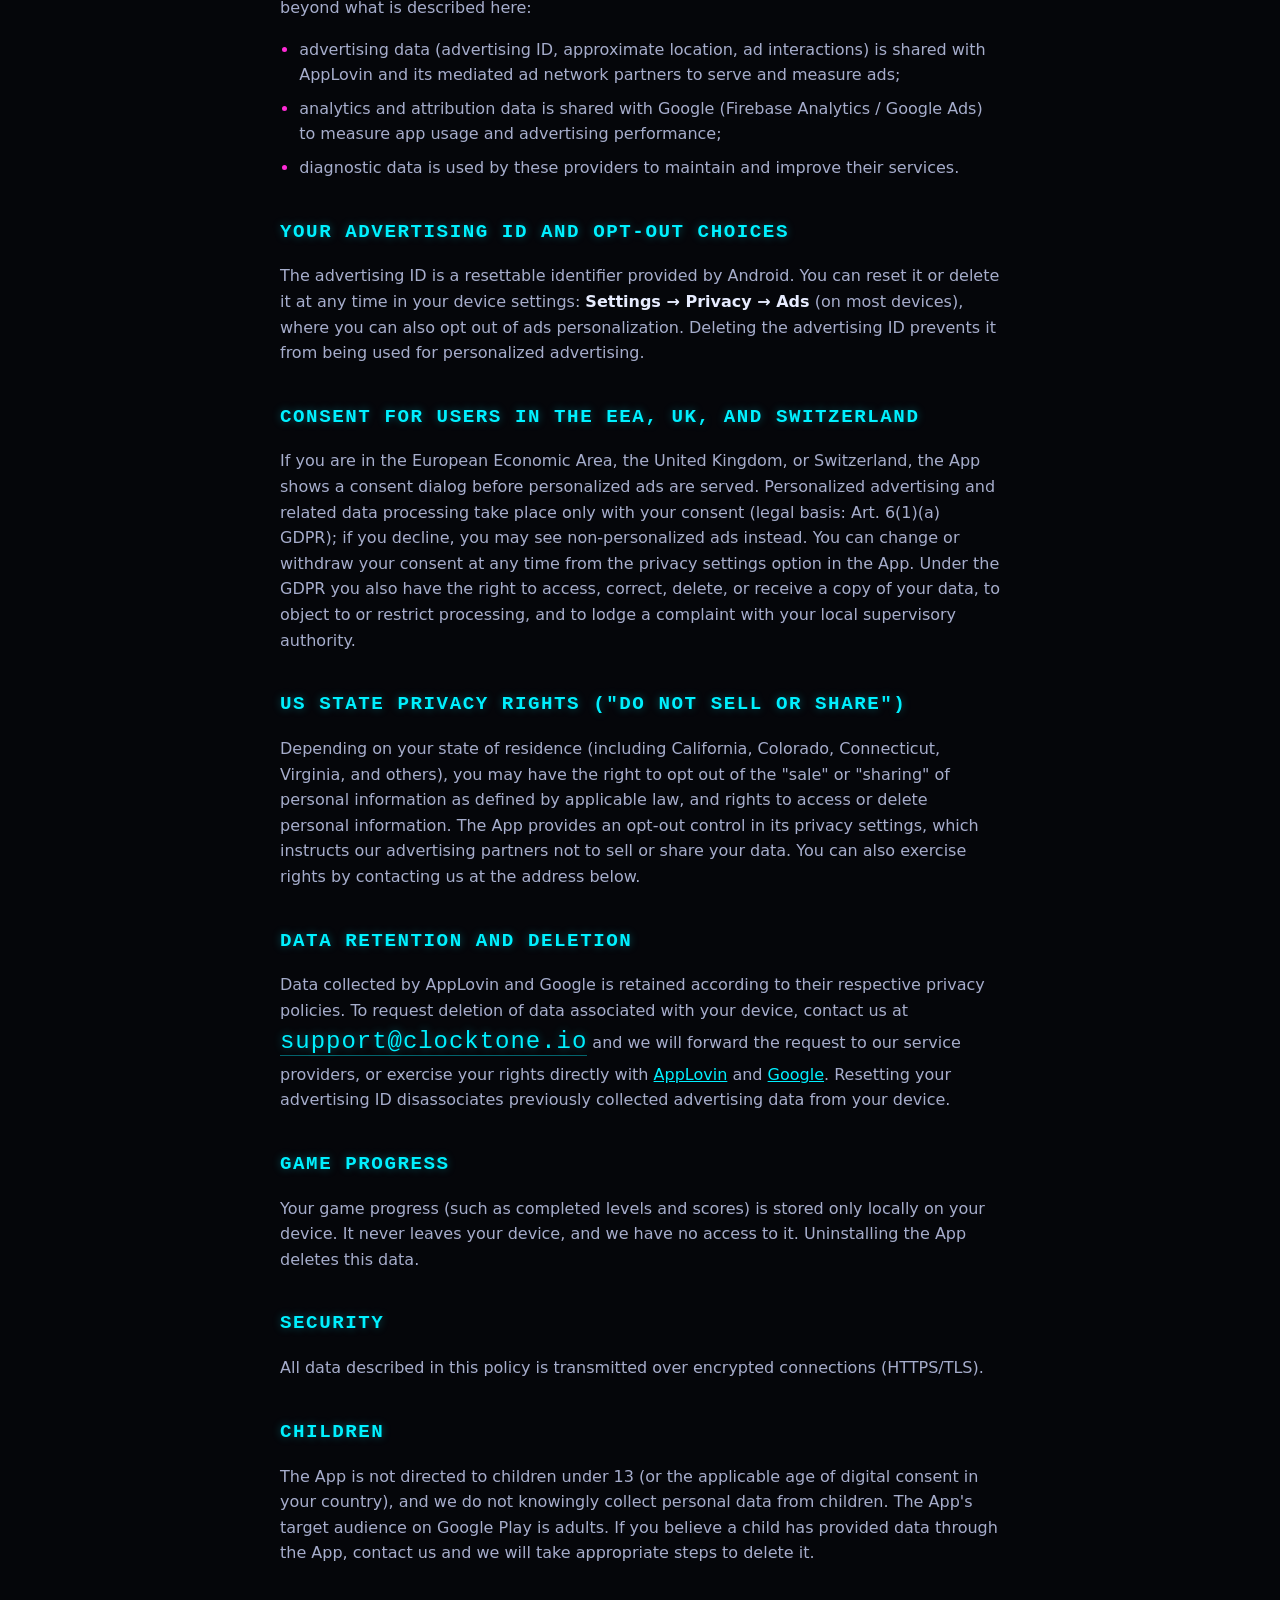
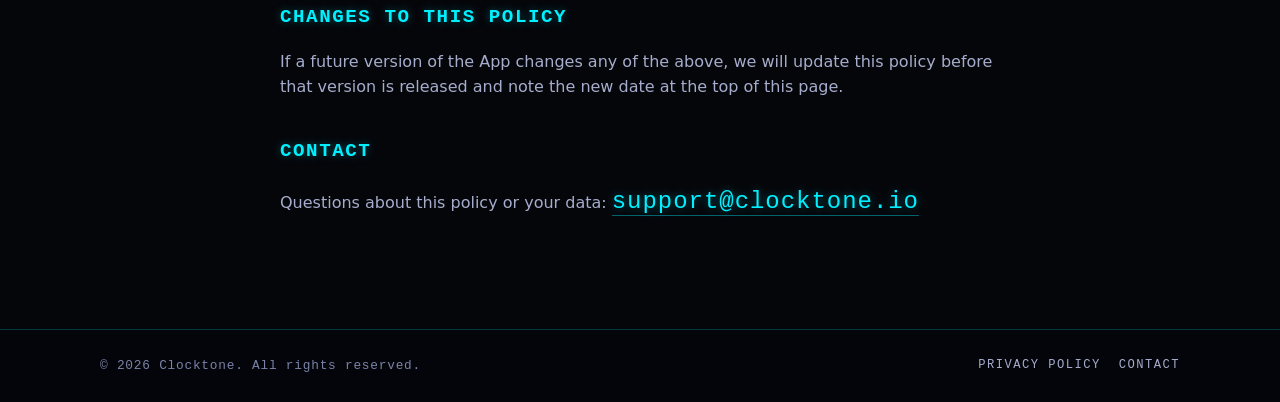
==== commit 98dfa471: "Pushing v2.6" ====
--- a/privacy.html
+++ b/privacy.html
@@ -4,15 +4,15 @@
 <head>
   <meta charset="utf-8">
   <meta name="viewport" content="width=device-width, initial-scale=1">
-  <title>Privacy Policy — Pop It Bubble Blast · Clocktone</title>
-  <meta name="description" content="Privacy policy for Pop It Bubble Blast by Clocktone. Learn what data the game collects for ads and analytics, how it is shared, and your privacy choices.">
+  <title>Privacy Policy · Clocktone</title>
+  <meta name="description" content="Privacy policy for Clocktone games. Learn what data our games collect for ads and analytics, how it is shared, and your privacy choices.">
   <link rel="icon" type="image/png" href="assets/favicon.png">
   <link rel="apple-touch-icon" href="assets/icon-512.png">
   <link rel="canonical" href="privacy.html">
   <meta name="theme-color" content="#05060a">
   <meta property="og:type" content="article">
-  <meta property="og:title" content="Privacy Policy — Pop It Bubble Blast · Clocktone">
-  <meta property="og:description" content="What data Pop It Bubble Blast collects for ads and analytics, how it is shared, and your privacy choices.">
+  <meta property="og:title" content="Privacy Policy · Clocktone">
+  <meta property="og:description" content="What data Clocktone games collect for ads and analytics, how it is shared, and your privacy choices.">
   <meta property="og:image" content="assets/icon-512.png">
   <meta name="twitter:card" content="summary">
   <link rel="stylesheet" href="style.css">
@@ -45,9 +45,9 @@
     <article class="section legal">
       <div class="wrap wrap-narrow">
         <h1 class="section-title">Privacy Policy</h1>
-        <p class="legal-meta">Pop It Bubble Blast — Last updated: August 11, 2026</p>
-        <p>This privacy policy applies to the mobile game <strong>Pop It Bubble Blast</strong> (the "App"), published by Clocktone ("we", "us"). Starting with the version that introduces advertising, the App uses third-party services for advertising and analytics. This policy explains what data those services collect, how it is used and shared, and the choices you have.</p>
-        <p><em>Earlier versions of the App (before advertising was introduced) collected no data. If you are using an older version, no data described below is collected until you update.</em></p>
+        <p class="legal-meta">Clocktone Games — Last updated: August 19, 2026</p>
+        <p>This privacy policy applies to all mobile games published by Clocktone ("we", "us"), including <strong>Pop It Bubble Blast</strong>, <strong>Spike Monsters</strong>, and <strong>Letter Retreat</strong> (each, the "App"). Versions of our games that include advertising use third-party services for advertising and analytics. This policy explains what data those services collect, how it is used and shared, and the choices you have.</p>
+        <p><em>Versions of our games released before advertising was introduced collected no data. If you are using such a version, no data described below is collected until you update.</em></p>
 
         <h2>Data We Collect</h2>
         <p>We do not ask for or collect personal information such as your name, email address, phone number, or contacts. The App does not require or create user accounts. However, the third-party software components (SDKs) included in the App automatically collect the following data:</p>
--- a/style.css
+++ b/style.css
@@ -313,29 +313,36 @@
   flex-wrap: wrap;
 }
 
+/* games grid (hero) */
+.games-grid {
+  display: grid;
+  grid-template-columns: 1fr;
+  gap: 16px;
+}
+
 /* game card = arcade cabinet */
 .game-card {
   text-align: center;
   background: linear-gradient(180deg, var(--panel), var(--panel-2));
   border: 1px solid var(--border-magenta);
   border-radius: 18px;
-  padding: 30px 26px;
+  padding: 22px 20px;
   box-shadow:
     0 0 28px rgba(255, 43, 214, 0.22),
     inset 0 0 30px rgba(138, 92, 255, 0.06);
 }
 .game-icon {
-  width: 128px;
-  height: 128px;
-  margin: 0 auto 18px;
-  border-radius: 26px;
+  width: 96px;
+  height: 96px;
+  margin: 0 auto 14px;
+  border-radius: 22px;
   box-shadow: 0 0 24px rgba(0, 240, 255, 0.5);
 }
 .game-title {
   font-family: var(--mono);
   text-transform: uppercase;
   letter-spacing: 0.08em;
-  font-size: 1.25rem;
+  font-size: 1.1rem;
   margin: 0 0 6px;
   text-shadow: 0 0 10px rgba(0, 240, 255, 0.4);
 }
@@ -417,6 +424,16 @@
   color: var(--text-faint);
   margin: 4px 0 0;
 }
+.shots-game-title {
+  font-family: var(--mono);
+  text-transform: uppercase;
+  letter-spacing: 0.1em;
+  font-size: 1.15rem;
+  color: var(--magenta);
+  text-shadow: 0 0 10px rgba(255, 43, 214, 0.45);
+  margin: 40px 0 10px;
+}
+.shots-game-title:first-of-type { margin-top: 0; }
 
 /* ---- About / features ---- */
 .features {
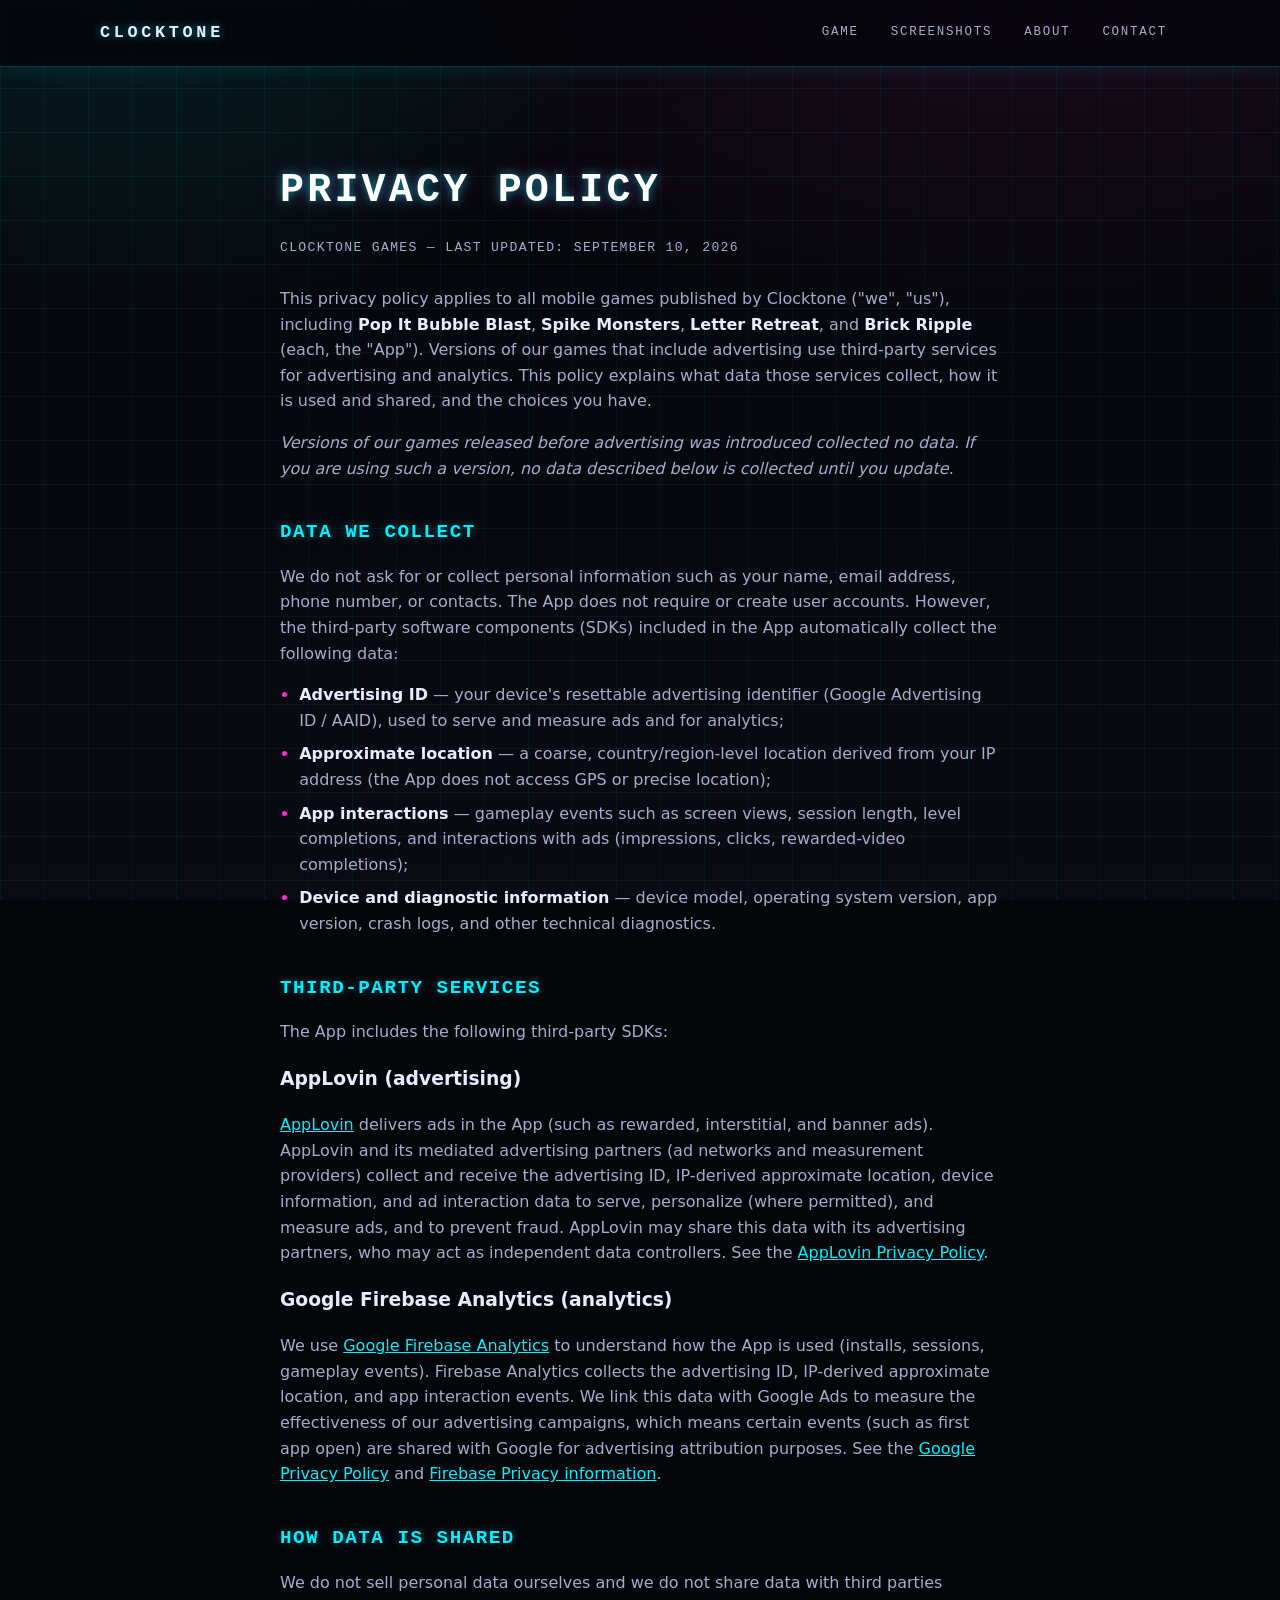
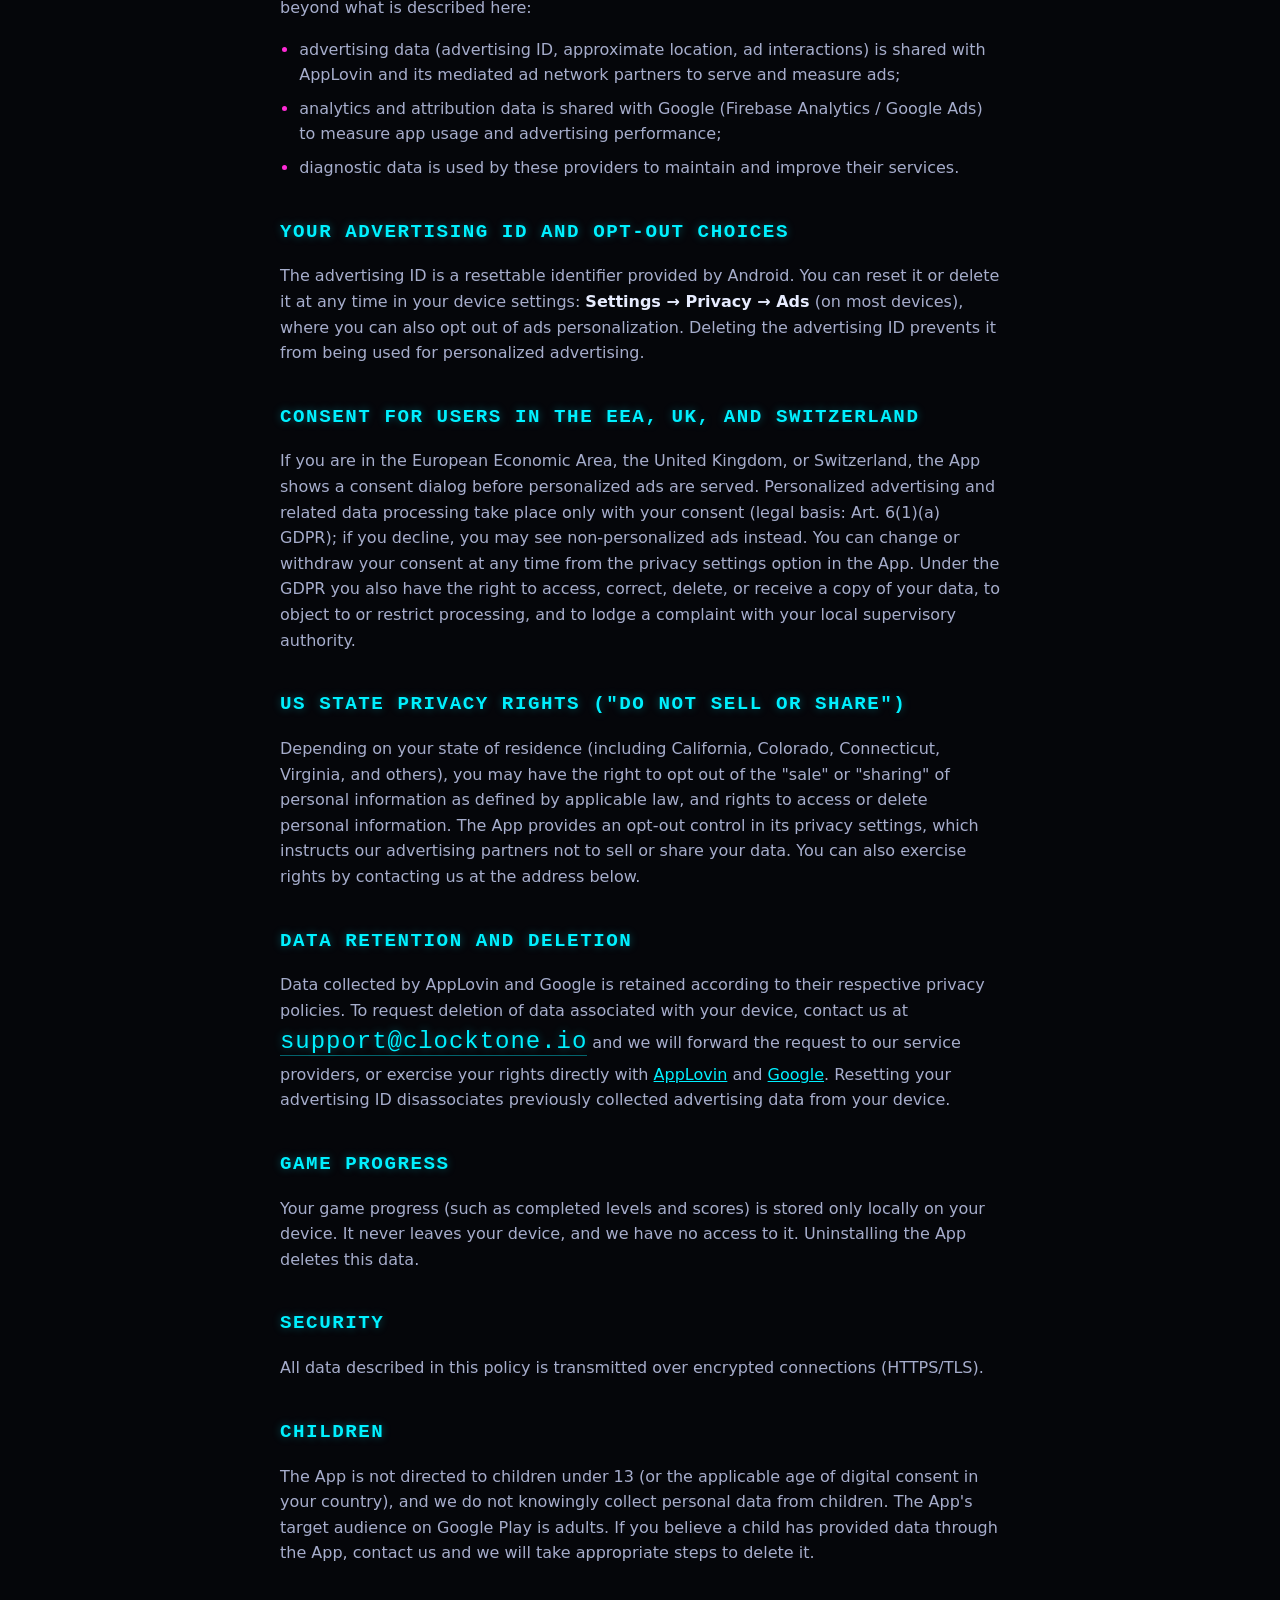
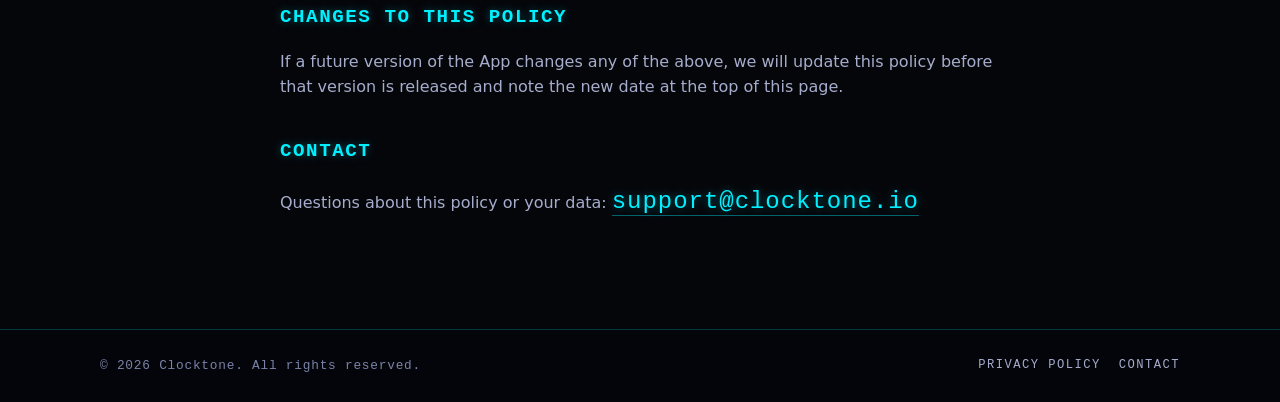
==== commit b5de7b96: "v2.2.3" ====
--- a/privacy.html
+++ b/privacy.html
@@ -45,8 +45,8 @@
     <article class="section legal">
       <div class="wrap wrap-narrow">
         <h1 class="section-title">Privacy Policy</h1>
-        <p class="legal-meta">Clocktone Games — Last updated: August 19, 2026</p>
-        <p>This privacy policy applies to all mobile games published by Clocktone ("we", "us"), including <strong>Pop It Bubble Blast</strong>, <strong>Spike Monsters</strong>, and <strong>Letter Retreat</strong> (each, the "App"). Versions of our games that include advertising use third-party services for advertising and analytics. This policy explains what data those services collect, how it is used and shared, and the choices you have.</p>
+        <p class="legal-meta">Clocktone Games — Last updated: September 10, 2026</p>
+        <p>This privacy policy applies to all mobile games published by Clocktone ("we", "us"), including <strong>Pop It Bubble Blast</strong>, <strong>Spike Monsters</strong>, <strong>Letter Retreat</strong>, and <strong>Brick Ripple</strong> (each, the "App"). Versions of our games that include advertising use third-party services for advertising and analytics. This policy explains what data those services collect, how it is used and shared, and the choices you have.</p>
         <p><em>Versions of our games released before advertising was introduced collected no data. If you are using such a version, no data described below is collected until you update.</em></p>
 
         <h2>Data We Collect</h2>
--- a/style.css
+++ b/style.css
@@ -313,56 +313,68 @@
   flex-wrap: wrap;
 }
 
-/* games grid (hero) */
+/* games grid (hero) — horizontal tiles: icon left, text right */
 .games-grid {
   display: grid;
   grid-template-columns: 1fr;
-  gap: 16px;
-}
-
-/* game card = arcade cabinet */
+  gap: 12px;
+}
+
+/* game card = arcade cabinet (row layout) */
 .game-card {
-  text-align: center;
+  display: grid;
+  grid-template-columns: 64px 1fr auto;
+  align-items: center;
+  column-gap: 16px;
+  text-align: left;
   background: linear-gradient(180deg, var(--panel), var(--panel-2));
   border: 1px solid var(--border-magenta);
-  border-radius: 18px;
-  padding: 22px 20px;
+  border-radius: 16px;
+  padding: 14px 16px;
   box-shadow:
-    0 0 28px rgba(255, 43, 214, 0.22),
+    0 0 22px rgba(255, 43, 214, 0.2),
     inset 0 0 30px rgba(138, 92, 255, 0.06);
 }
 .game-icon {
-  width: 96px;
-  height: 96px;
-  margin: 0 auto 14px;
-  border-radius: 22px;
-  box-shadow: 0 0 24px rgba(0, 240, 255, 0.5);
+  grid-row: 1 / span 2;
+  width: 64px;
+  height: 64px;
+  margin: 0;
+  border-radius: 16px;
+  box-shadow: 0 0 18px rgba(0, 240, 255, 0.5);
 }
 .game-title {
+  grid-column: 2;
   font-family: var(--mono);
   text-transform: uppercase;
   letter-spacing: 0.08em;
-  font-size: 1.1rem;
-  margin: 0 0 6px;
+  font-size: 0.98rem;
+  line-height: 1.2;
+  margin: 0 0 4px;
   text-shadow: 0 0 10px rgba(0, 240, 255, 0.4);
 }
 .game-meta {
-  font-family: var(--mono);
-  font-size: 0.8rem;
+  grid-column: 2;
+  font-family: var(--mono);
+  font-size: 0.74rem;
   letter-spacing: 0.08em;
   color: var(--text-faint);
-  margin: 0 0 16px;
+  margin: 0;
 }
 .coming-tag {
+  grid-column: 3;
+  grid-row: 1 / span 2;
+  justify-self: end;
+  white-space: nowrap;
   display: inline-block;
   font-family: var(--mono);
   text-transform: uppercase;
-  letter-spacing: 0.14em;
-  font-size: 0.72rem;
+  letter-spacing: 0.12em;
+  font-size: 0.66rem;
   color: var(--magenta);
   border: 1px solid var(--border-magenta);
   border-radius: 999px;
-  padding: 6px 14px;
+  padding: 5px 11px;
   margin: 0;
   box-shadow: 0 0 14px rgba(255, 43, 214, 0.25);
 }
@@ -596,6 +608,9 @@
 @media (max-width: 420px) {
   .shot img { width: 200px; }
   .hero-actions { gap: 16px; }
+  .game-card { grid-template-columns: 56px 1fr; column-gap: 12px; }
+  .game-icon { width: 56px; height: 56px; }
+  .coming-tag { grid-column: 2; grid-row: 3; justify-self: start; margin-top: 8px; }
 }
 
 /* ============================================================
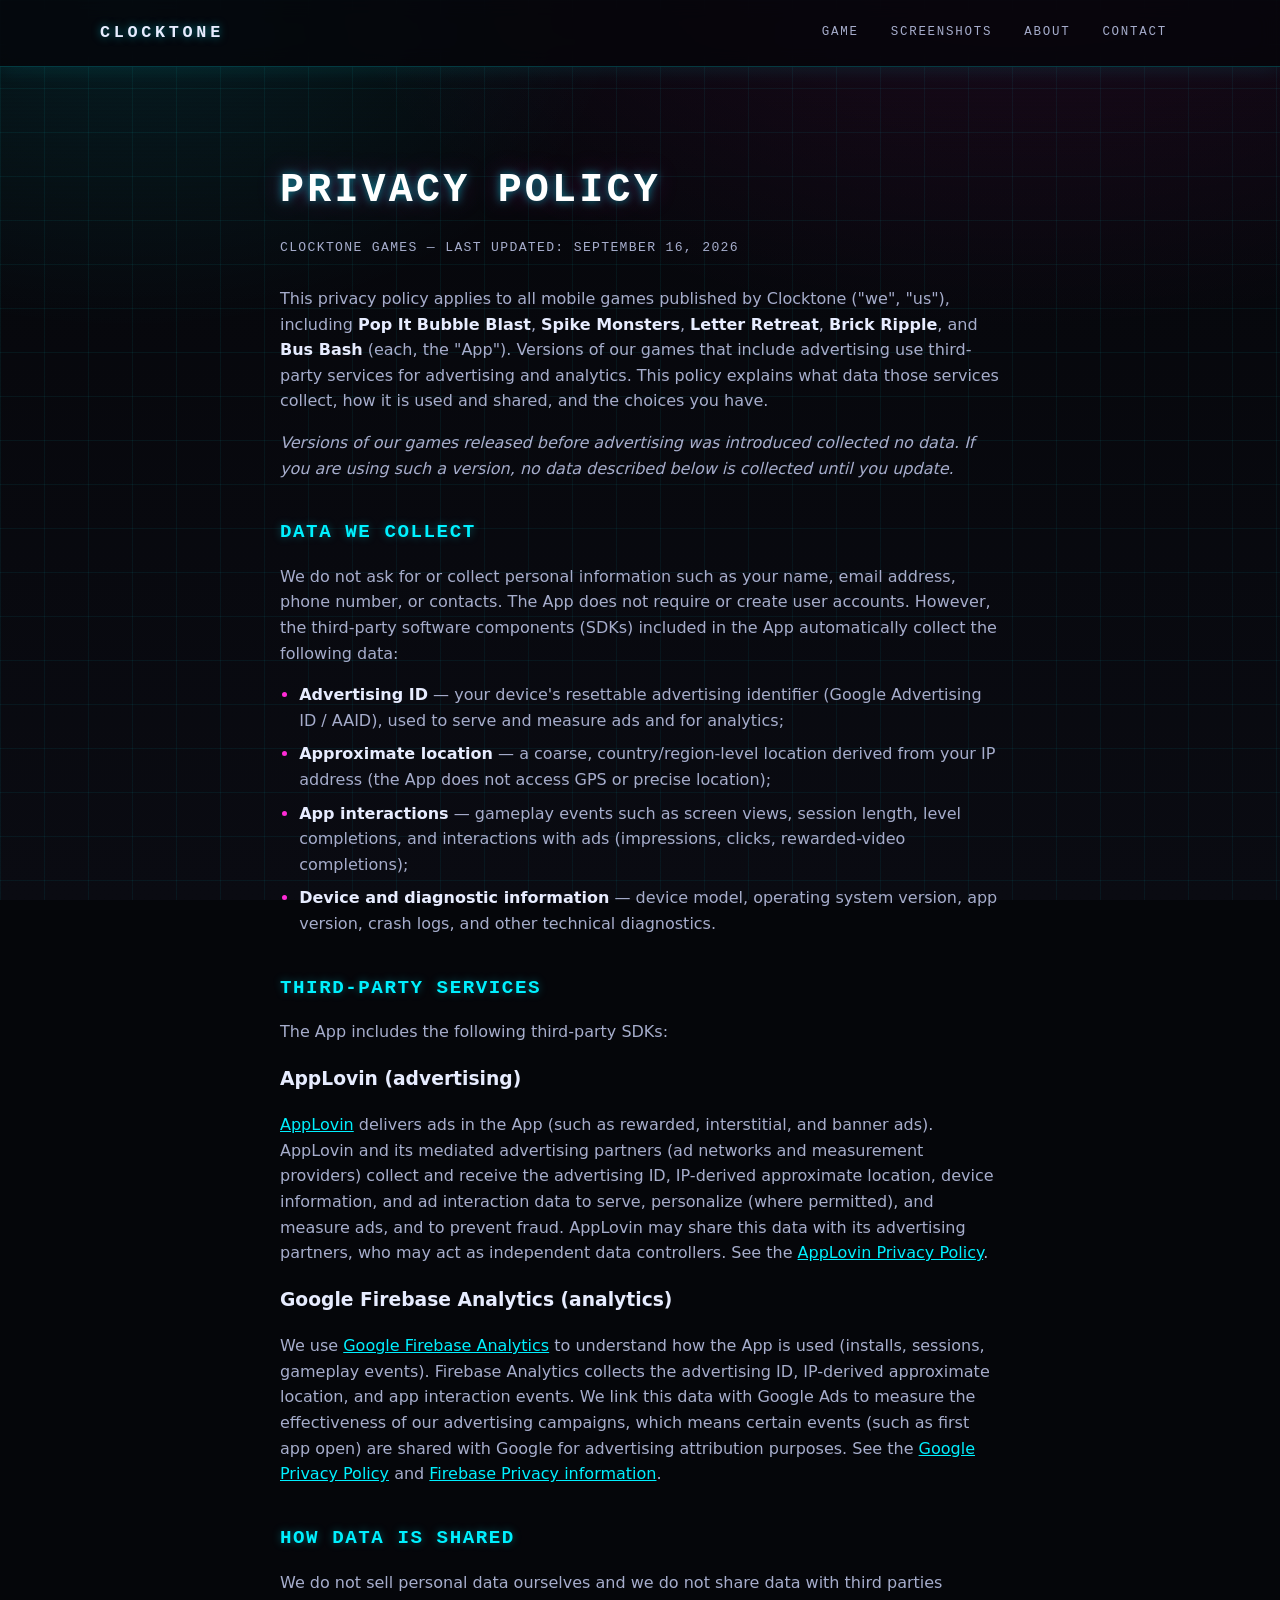
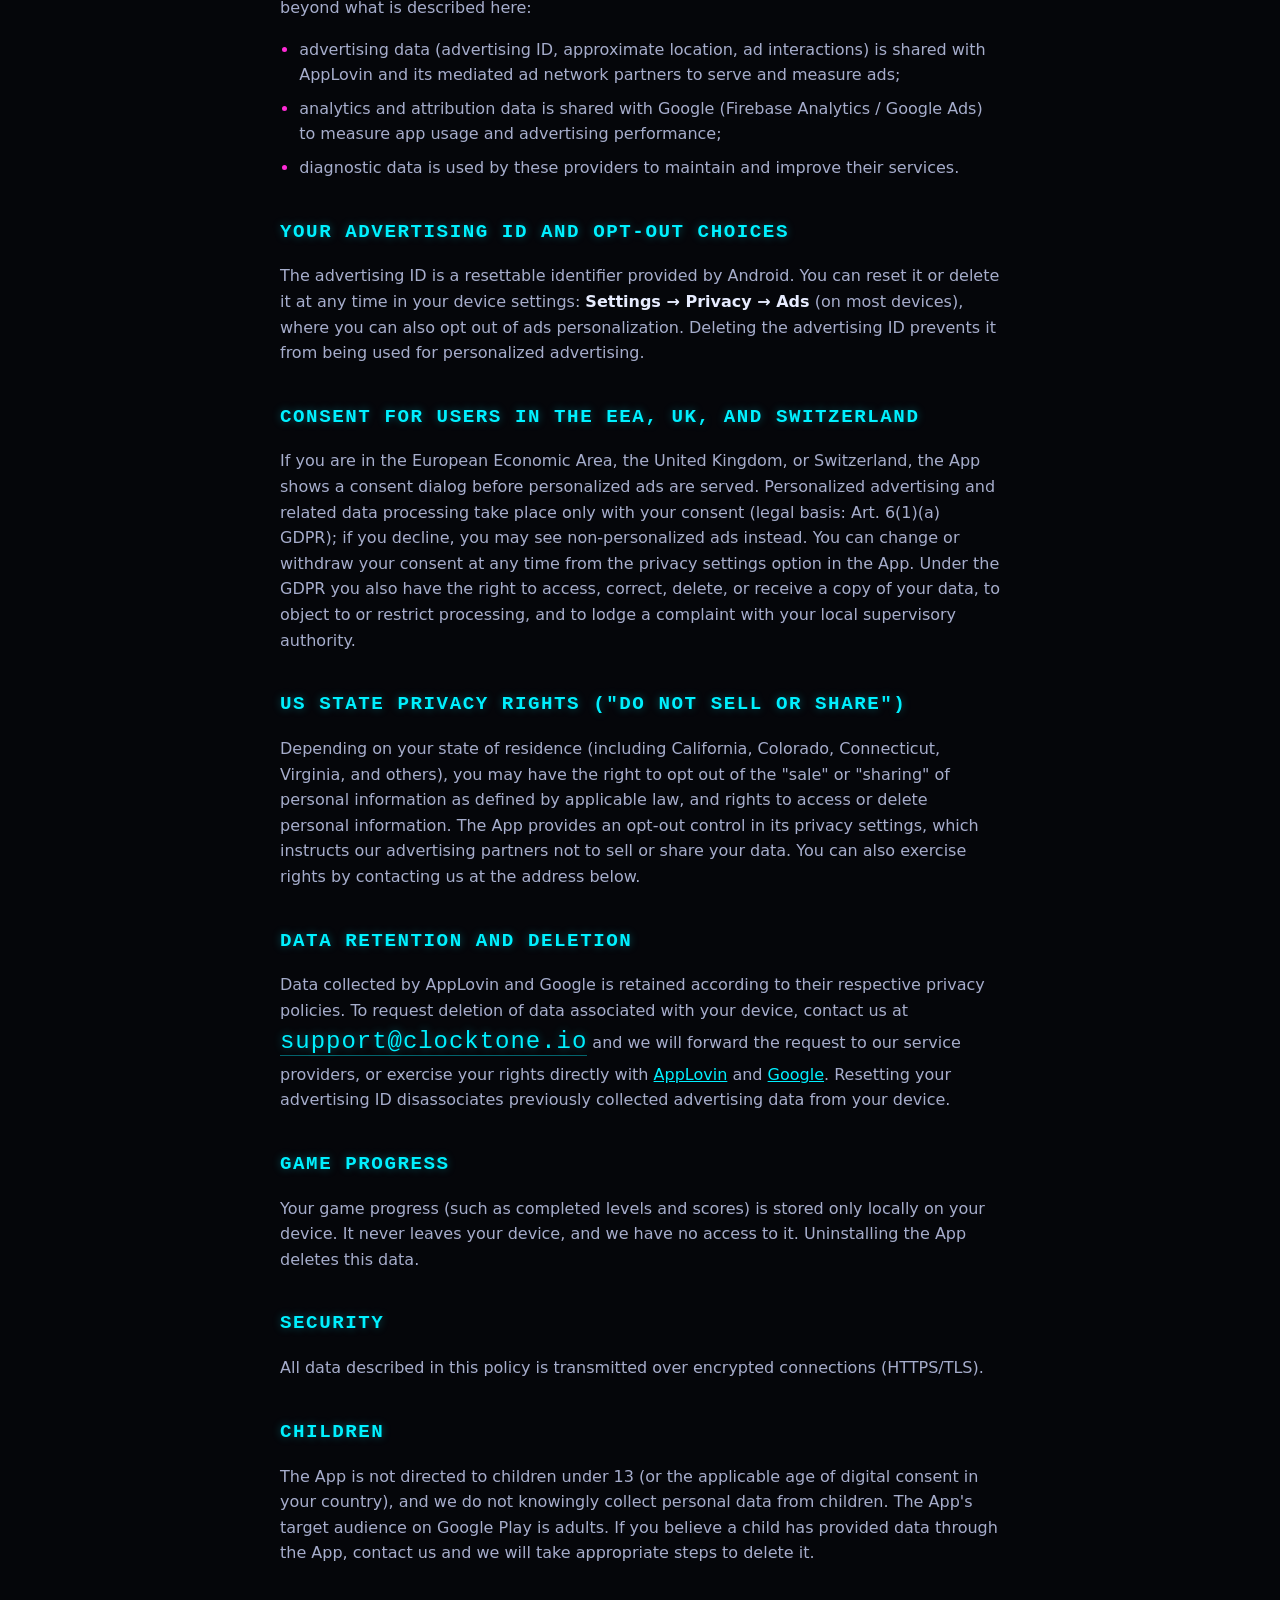
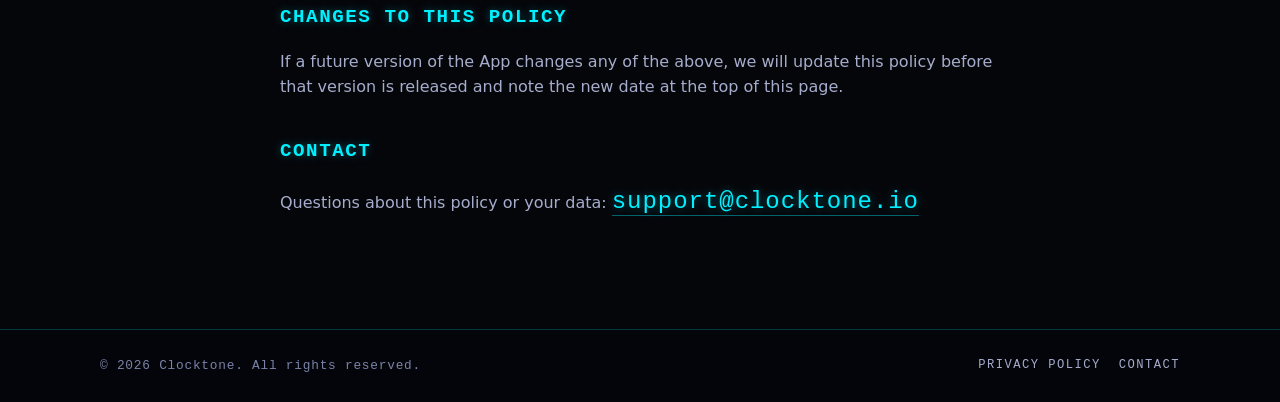
==== commit 75f41b4c: "2.2.4" ====
--- a/privacy.html
+++ b/privacy.html
@@ -45,8 +45,8 @@
     <article class="section legal">
       <div class="wrap wrap-narrow">
         <h1 class="section-title">Privacy Policy</h1>
-        <p class="legal-meta">Clocktone Games — Last updated: September 10, 2026</p>
-        <p>This privacy policy applies to all mobile games published by Clocktone ("we", "us"), including <strong>Pop It Bubble Blast</strong>, <strong>Spike Monsters</strong>, <strong>Letter Retreat</strong>, and <strong>Brick Ripple</strong> (each, the "App"). Versions of our games that include advertising use third-party services for advertising and analytics. This policy explains what data those services collect, how it is used and shared, and the choices you have.</p>
+        <p class="legal-meta">Clocktone Games — Last updated: September 16, 2026</p>
+        <p>This privacy policy applies to all mobile games published by Clocktone ("we", "us"), including <strong>Pop It Bubble Blast</strong>, <strong>Spike Monsters</strong>, <strong>Letter Retreat</strong>, <strong>Brick Ripple</strong>, and <strong>Bus Bash</strong> (each, the "App"). Versions of our games that include advertising use third-party services for advertising and analytics. This policy explains what data those services collect, how it is used and shared, and the choices you have.</p>
         <p><em>Versions of our games released before advertising was introduced collected no data. If you are using such a version, no data described below is collected until you update.</em></p>
 
         <h2>Data We Collect</h2>
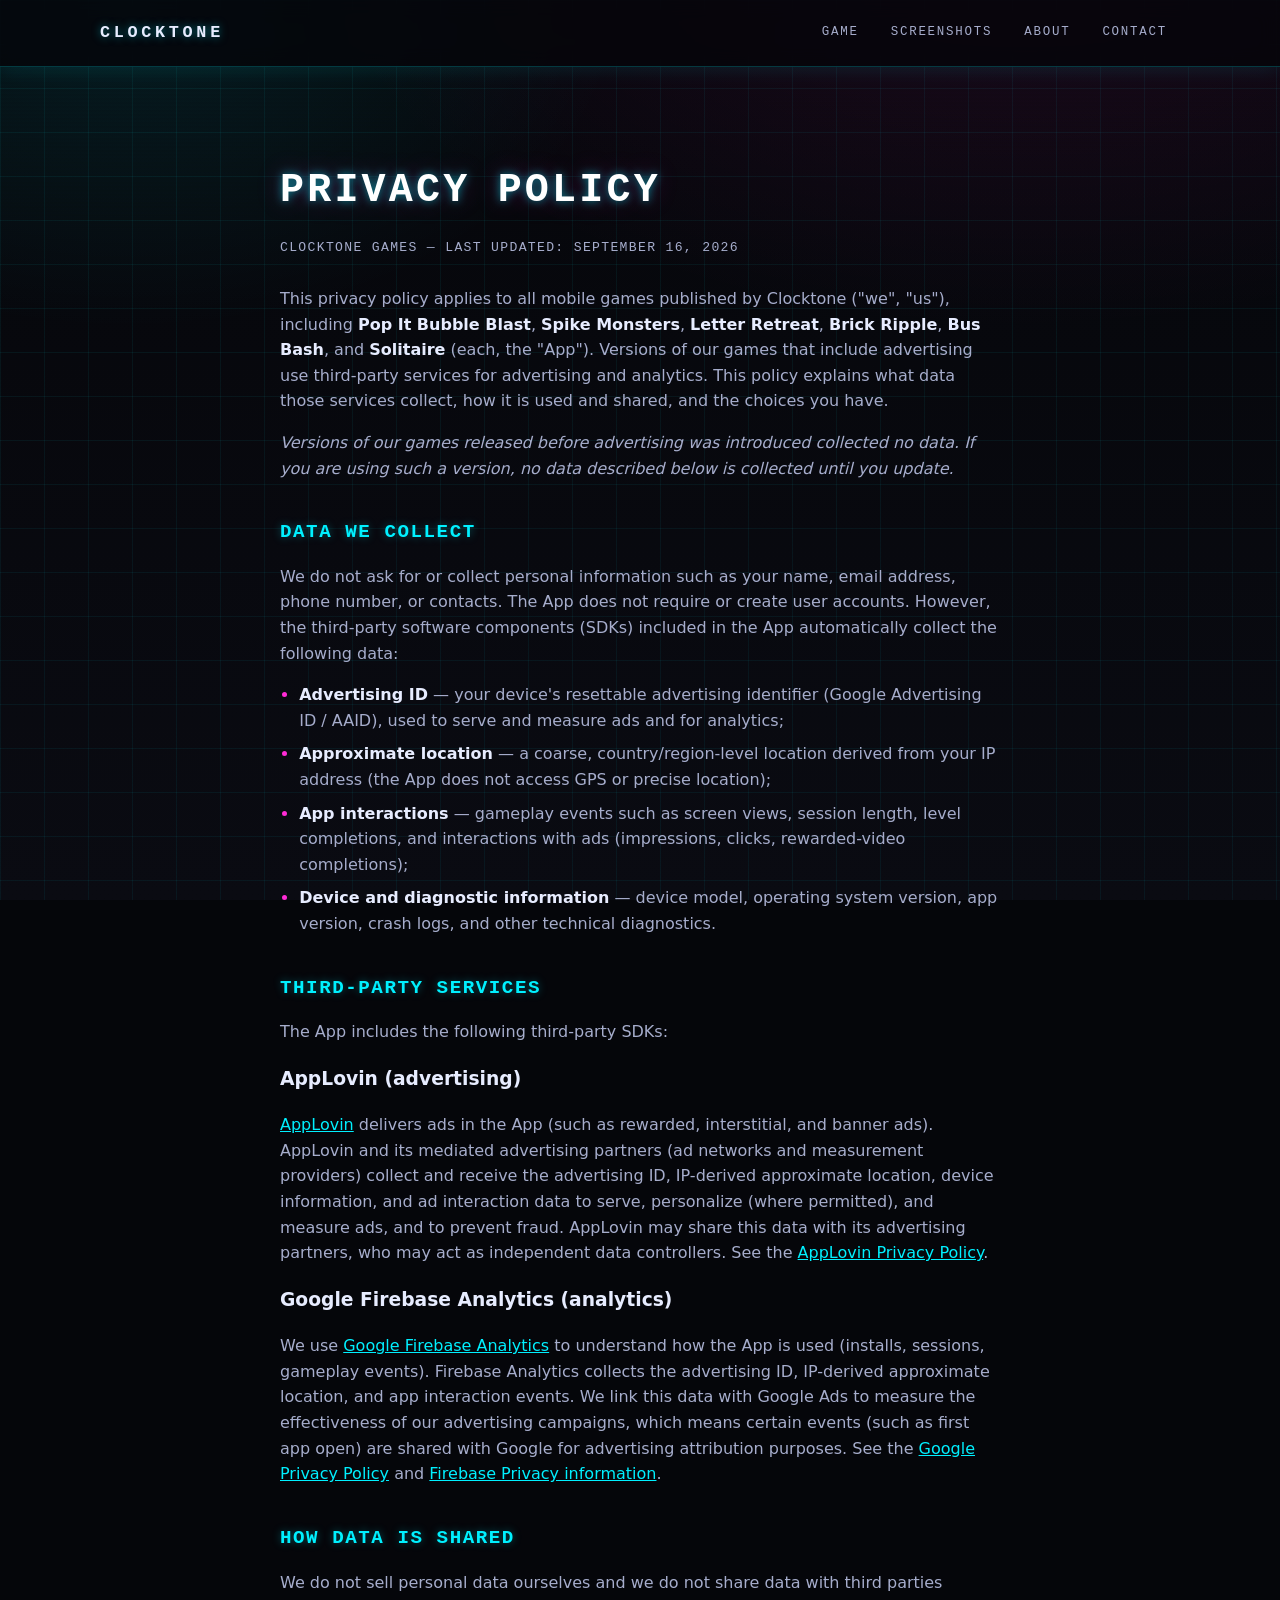
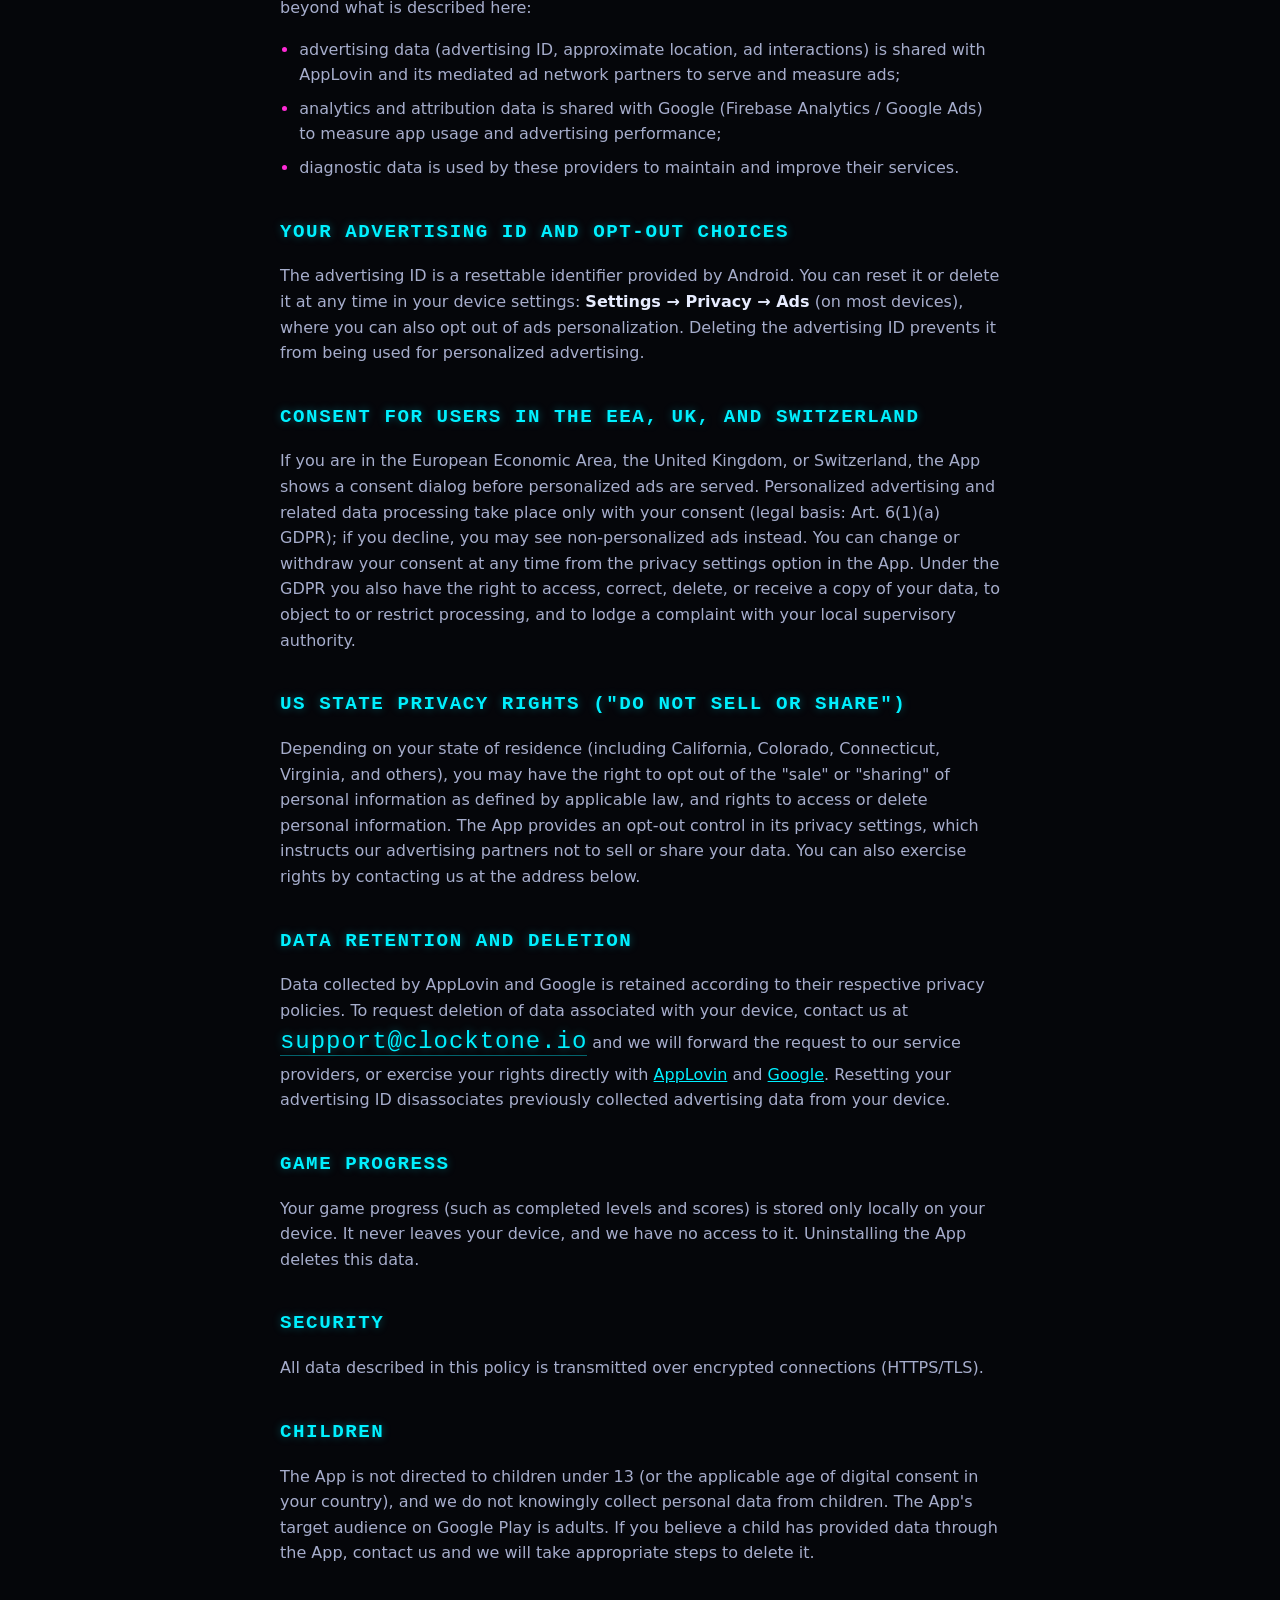
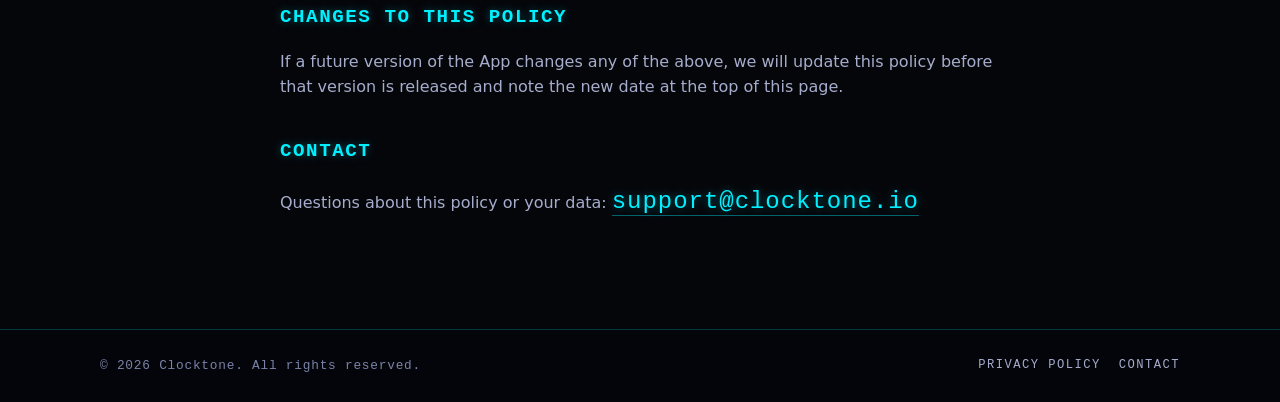
==== commit 1051fdf0: "Solitaire" ====
--- a/privacy.html
+++ b/privacy.html
@@ -46,7 +46,7 @@
       <div class="wrap wrap-narrow">
         <h1 class="section-title">Privacy Policy</h1>
         <p class="legal-meta">Clocktone Games — Last updated: September 16, 2026</p>
-        <p>This privacy policy applies to all mobile games published by Clocktone ("we", "us"), including <strong>Pop It Bubble Blast</strong>, <strong>Spike Monsters</strong>, <strong>Letter Retreat</strong>, <strong>Brick Ripple</strong>, and <strong>Bus Bash</strong> (each, the "App"). Versions of our games that include advertising use third-party services for advertising and analytics. This policy explains what data those services collect, how it is used and shared, and the choices you have.</p>
+        <p>This privacy policy applies to all mobile games published by Clocktone ("we", "us"), including <strong>Pop It Bubble Blast</strong>, <strong>Spike Monsters</strong>, <strong>Letter Retreat</strong>, <strong>Brick Ripple</strong>, <strong>Bus Bash</strong>, and <strong>Solitaire</strong> (each, the "App"). Versions of our games that include advertising use third-party services for advertising and analytics. This policy explains what data those services collect, how it is used and shared, and the choices you have.</p>
         <p><em>Versions of our games released before advertising was introduced collected no data. If you are using such a version, no data described below is collected until you update.</em></p>
 
         <h2>Data We Collect</h2>
